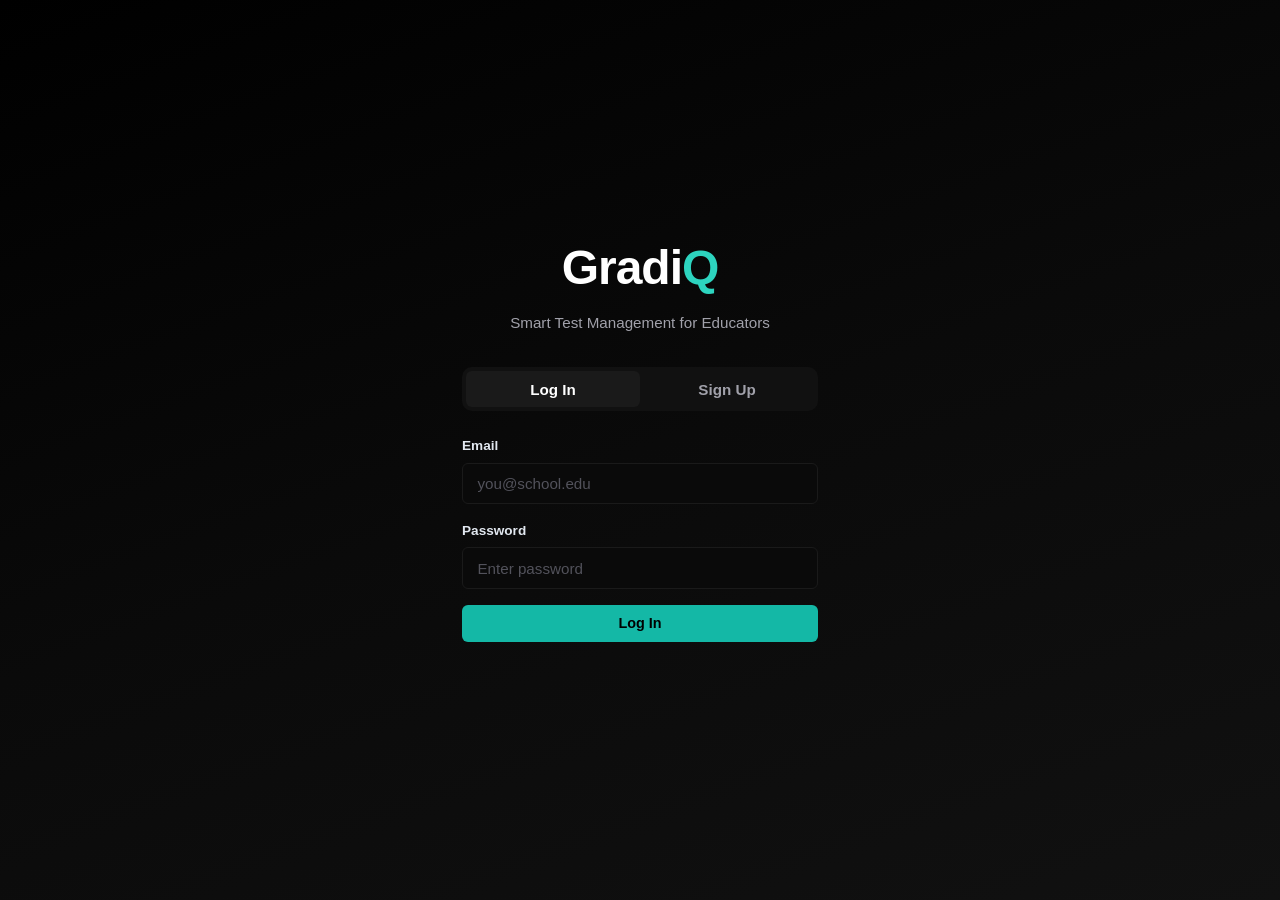
==== static/index.html @ ec12711f "Fix duplicate students, add clear results button" ====
<!DOCTYPE html>
<html lang="en">
<head>
    <meta charset="UTF-8">
    <meta name="viewport" content="width=device-width, initial-scale=1.0">
    <title>GradiQ — Smart Test Management</title>
    <link rel="stylesheet" href="/static/style.css">
</head>
<body>
    <!-- ───── Auth Screen ───── -->
    <div id="auth-screen" class="screen active">
        <div class="auth-container">
            <div class="logo">
                <h1>Gradi<span class="accent">Q</span></h1>
                <p class="tagline">Smart Test Management for Educators</p>
            </div>

            <div class="tab-bar">
                <button class="tab active" data-tab="login">Log In</button>
                <button class="tab" data-tab="register">Sign Up</button>
            </div>

            <form id="login-form" class="auth-form active">
                <div class="field">
                    <label for="login-email">Email</label>
                    <input type="email" id="login-email" required placeholder="you@school.edu">
                </div>
                <div class="field">
                    <label for="login-password">Password</label>
                    <input type="password" id="login-password" required placeholder="Enter password">
                </div>
                <button type="submit" class="btn primary full">Log In</button>
            </form>

            <form id="register-form" class="auth-form">
                <div class="field">
                    <label for="reg-name">Full Name</label>
                    <input type="text" id="reg-name" required placeholder="Jane Smith">
                </div>
                <div class="field">
                    <label for="reg-email">Email</label>
                    <input type="email" id="reg-email" required placeholder="you@school.edu">
                </div>
                <div class="field">
                    <label for="reg-password">Password</label>
                    <input type="password" id="reg-password" required minlength="6" placeholder="Min 6 characters">
                </div>
                <button type="submit" class="btn primary full">Create Account</button>
            </form>

            <p id="auth-error" class="error"></p>
        </div>
    </div>

    <!-- ───── Dashboard Screen ───── -->
    <div id="dashboard-screen" class="screen">
        <nav class="topbar">
            <h1 class="nav-logo">Gradi<span class="accent">Q</span></h1>
            <div class="nav-right">
                <span id="teacher-name"></span>
                <button id="logout-btn" class="btn outline small">Log Out</button>
            </div>
        </nav>

        <main class="container">
            <!-- Test List View -->
            <section id="test-list-view">
                <div class="section-header">
                    <h2>Your Tests</h2>
                    <button id="new-test-btn" class="btn primary">+ New Test</button>
                </div>
                <div id="tests-grid" class="tests-grid">
                    <p class="empty-state">No tests yet. Create your first test to get started!</p>
                </div>
            </section>

            <!-- Create Test View -->
            <section id="create-test-view" class="hidden">
                <button class="btn text back-btn" onclick="showView('test-list-view')">&larr; Back to Tests</button>
                <h2>Create New Test</h2>
                <form id="create-test-form" class="card form-card">
                    <div class="form-grid">
                        <div class="field">
                            <label for="test-name">Test Name</label>
                            <input type="text" id="test-name" required placeholder="e.g. Midterm Exam">
                        </div>
                        <div class="field">
                            <label for="test-subject">Subject</label>
                            <input type="text" id="test-subject" required placeholder="e.g. Biology">
                        </div>
                        <div class="field">
                            <label for="test-marks">Total Marks</label>
                            <input type="number" id="test-marks" required min="1" placeholder="100">
                        </div>
                        <div class="field">
                            <label for="test-questions">Number of Questions</label>
                            <input type="number" id="test-questions" required min="1" max="200" placeholder="25">
                        </div>
                    </div>
                    <button type="submit" class="btn primary">Create Test</button>
                </form>
            </section>

            <!-- Answer Key View -->
            <section id="answer-key-view" class="hidden">
                <button class="btn text back-btn" onclick="showView('test-list-view')">&larr; Back to Tests</button>
                <div class="section-header">
                    <div>
                        <h2 id="ak-test-name"></h2>
                        <p id="ak-test-meta" class="meta"></p>
                    </div>
                    <button id="save-key-btn" class="btn primary">Save Answer Key</button>
                </div>
                <div id="answer-key-grid" class="answer-key-grid"></div>
            </section>

            <!-- Test Detail View -->
            <section id="test-detail-view" class="hidden">
                <button class="btn text back-btn" onclick="showView('test-list-view')">&larr; Back to Tests</button>
                <div class="card detail-card">
                    <div class="detail-header">
                        <div>
                            <h2 id="detail-test-name"></h2>
                            <p id="detail-test-meta" class="meta"></p>
                        </div>
                        <div class="detail-actions">
                            <button id="grade-btn" class="btn primary small">Grade Students</button>
                            <button id="batch-grade-btn" class="btn primary small">Grade All Students</button>
                            <button id="edit-key-btn" class="btn outline small">Edit Answer Key</button>
                            <button id="clear-results-btn" class="btn danger small">Clear All Results</button>
                            <button id="delete-test-btn" class="btn danger small">Delete</button>
                        </div>
                    </div>
                    <h3>Answer Key</h3>
                    <div id="detail-answer-key" class="answer-key-display"></div>

                    <div class="results-section">
                        <div class="results-header">
                            <h3>Student Results</h3>
                            <span id="results-count" class="results-count"></span>
                        </div>
                        <div id="results-table-wrap"></div>
                    </div>
                </div>
            </section>

            <!-- Grade Student View -->
            <section id="grade-view" class="hidden">
                <button class="btn text back-btn" id="grade-back-btn">&larr; Back to Test</button>
                <h2>Grade Student</h2>
                <p id="grade-test-info" class="meta" style="margin-bottom:1.25rem"></p>

                <form id="grade-form" class="card form-card">
                    <div class="field">
                        <label for="student-name">Student Name</label>
                        <input type="text" id="student-name" required placeholder="e.g. John Doe">
                    </div>
                    <div class="field">
                        <label>Answer Sheet Photo</label>
                        <div class="upload-area" id="upload-area">
                            <input type="file" id="answer-sheet-input" accept="image/*" required>
                            <div class="upload-placeholder" id="upload-placeholder">
                                <span class="upload-icon">&#x1f4f7;</span>
                                <span>Click or drag an image here</span>
                                <span class="upload-hint">JPEG, PNG, WebP, or GIF &middot; Max 20 MB</span>
                            </div>
                            <img id="upload-preview" class="upload-preview hidden" alt="Preview">
                        </div>
                    </div>
                    <button type="submit" id="grade-submit-btn" class="btn primary full">
                        Upload &amp; Grade
                    </button>
                </form>

                <!-- Grading result -->
                <div id="grade-result" class="card grade-result-card hidden">
                    <h3>Grading Result</h3>
                    <div class="result-summary">
                        <div class="result-stat">
                            <span class="stat-label">Student</span>
                            <span class="stat-value" id="res-student"></span>
                        </div>
                        <div class="result-stat">
                            <span class="stat-label">Score</span>
                            <span class="stat-value" id="res-score"></span>
                        </div>
                        <div class="result-stat">
                            <span class="stat-label">Percentage</span>
                            <span class="stat-value" id="res-pct"></span>
                        </div>
                        <div class="result-stat">
                            <span class="stat-label">Grade</span>
                            <span class="stat-value grade-badge" id="res-grade"></span>
                        </div>
                    </div>
                    <h4>Answer Comparison</h4>
                    <div class="comparison-grid" id="comparison-grid"></div>
                    <div class="result-actions">
                        <button class="btn primary" id="grade-another-btn">Grade Another Student</button>
                        <button class="btn outline" id="back-to-test-btn">Back to Test</button>
                        <button class="btn outline" id="res-pdf-btn">Download PDF</button>
                        <button class="btn outline wa-share-btn" id="res-wa-btn">Share on WhatsApp</button>
                    </div>
                </div>
            </section>

            <!-- Batch Grade View -->
            <section id="batch-grade-view" class="hidden">
                <button class="btn text back-btn" id="batch-back-btn">&larr; Back to Test</button>
                <h2>Batch Grade Students</h2>
                <p id="batch-test-info" class="meta" style="margin-bottom:1.25rem"></p>

                <div id="batch-upload-step" class="card form-card">
                    <div class="field">
                        <label>Upload Answer Sheets</label>
                        <div class="upload-area" id="batch-upload-area">
                            <input type="file" id="batch-file-input" accept="image/*" multiple="multiple">
                            <div class="upload-placeholder" id="batch-upload-placeholder">
                                <span class="upload-icon">&#x1f4f7;</span>
                                <span>Click or drag multiple images here</span>
                                <span class="upload-hint">JPEG, PNG, WebP, or GIF &middot; Max 20 MB each</span>
                            </div>
                        </div>
                        <input type="file" id="batch-camera-input" accept="image/*" capture="environment" class="hidden">
                        <button type="button" id="batch-camera-btn" class="btn outline full batch-camera-btn">
                            &#x1f4f8; Use Camera
                        </button>
                    </div>
                    <div id="batch-file-list" class="batch-file-list hidden"></div>
                    <button type="button" id="batch-grade-all-btn" class="btn primary full hidden">
                        Grade All
                    </button>
                </div>

                <div id="batch-progress-step" class="card form-card hidden">
                    <h3>Grading in Progress</h3>
                    <div class="batch-progress">
                        <div class="progress-bar-wrap">
                            <div class="progress-bar" id="batch-progress-bar"></div>
                        </div>
                        <p id="batch-progress-text" class="batch-progress-text">Preparing...</p>
                    </div>
                </div>

                <div id="batch-complete-step" class="card form-card hidden">
                    <h3>Batch Grading Complete</h3>
                    <div class="batch-summary">
                        <div class="result-stat">
                            <span class="stat-label">Total</span>
                            <span class="stat-value" id="batch-total">0</span>
                        </div>
                        <div class="result-stat">
                            <span class="stat-label">Graded</span>
                            <span class="stat-value batch-success" id="batch-success">0</span>
                        </div>
                        <div class="result-stat">
                            <span class="stat-label">Failed</span>
                            <span class="stat-value batch-failed" id="batch-failed">0</span>
                        </div>
                    </div>
                    <div id="batch-failures" class="batch-failures hidden"></div>
                    <div class="result-actions" style="margin-top:1.25rem">
                        <button class="btn primary" id="batch-view-results-btn">View Results</button>
                    </div>
                </div>
            </section>
        </main>
    </div>

    <!-- Toast -->
    <div id="toast" class="toast"></div>

    <script src="/static/app.js"></script>
</body>
</html>
---- static/style.css ----
/* ── Reset & Base ──────────────────────────────────────────────── */
*, *::before, *::after { box-sizing: border-box; margin: 0; padding: 0; }

:root {
    --navy-900: #000000;
    --navy-800: #0a0a0a;
    --navy-700: #111111;
    --navy-600: #1a1a1a;
    --navy-500: #2a2a2a;
    --teal-500: #14b8a6;
    --teal-400: #2dd4bf;
    --teal-300: #5eead4;
    --teal-600: #0d9488;
    --white: #ffffff;
    --gray-300: #e2e8f0;
    --gray-400: #a1a1aa;
    --gray-500: #52525b;
    --red-400: #f87171;
    --red-500: #ef4444;
    --radius: 10px;
    --radius-sm: 6px;
    --shadow: 0 4px 24px rgba(0,0,0,.6);
}

body {
    font-family: -apple-system, BlinkMacSystemFont, 'Segoe UI', Roboto, sans-serif;
    background: var(--navy-900);
    color: var(--white);
    min-height: 100vh;
    line-height: 1.6;
}

a { color: var(--teal-400); }

/* ── Screens ──────────────────────────────────────────────────── */
.screen { display: none; }
.screen.active { display: block; }

/* ── Auth ─────────────────────────────────────────────────────── */
#auth-screen {
    display: none;
    place-items: center;
    min-height: 100vh;
    background: linear-gradient(160deg, var(--navy-900) 0%, var(--navy-800) 50%, var(--navy-700) 100%);
}
#auth-screen.active { display: grid; }

.auth-container {
    width: 100%;
    max-width: 420px;
    padding: 2rem;
}

.logo { text-align: center; margin-bottom: 2rem; }
.logo h1 { font-size: 3rem; font-weight: 800; letter-spacing: -1px; }
.accent { color: var(--teal-400); }
.tagline { color: var(--gray-400); margin-top: .25rem; font-size: .95rem; }

.tab-bar {
    display: flex;
    background: var(--navy-700);
    border-radius: var(--radius);
    padding: 4px;
    margin-bottom: 1.5rem;
}
.tab {
    flex: 1;
    padding: .6rem;
    border: none;
    background: none;
    color: var(--gray-400);
    font-size: .95rem;
    font-weight: 600;
    cursor: pointer;
    border-radius: var(--radius-sm);
    transition: all .2s;
}
.tab.active {
    background: var(--navy-600);
    color: var(--white);
}

.auth-form { display: none; }
.auth-form.active { display: block; }

.field { margin-bottom: 1rem; }
.field label {
    display: block;
    font-size: .85rem;
    font-weight: 600;
    color: var(--gray-300);
    margin-bottom: .35rem;
}
.field input, .field select {
    width: 100%;
    padding: .7rem .9rem;
    border: 1.5px solid var(--navy-600);
    border-radius: var(--radius-sm);
    background: var(--navy-800);
    color: var(--white);
    font-size: .95rem;
    transition: border-color .2s;
}
.field input:focus, .field select:focus {
    outline: none;
    border-color: var(--teal-500);
}
.field input::placeholder { color: var(--gray-500); }

.error {
    color: var(--red-400);
    font-size: .85rem;
    margin-top: .75rem;
    text-align: center;
    min-height: 1.2em;
}

/* ── Buttons ──────────────────────────────────────────────────── */
.btn {
    display: inline-flex;
    align-items: center;
    gap: .4rem;
    padding: .65rem 1.3rem;
    border: none;
    border-radius: var(--radius-sm);
    font-size: .9rem;
    font-weight: 600;
    cursor: pointer;
    transition: all .2s;
}
.btn.primary {
    background: var(--teal-500);
    color: var(--navy-900);
}
.btn.primary:hover { background: var(--teal-400); }
.btn.outline {
    background: none;
    border: 1.5px solid var(--navy-500);
    color: var(--gray-300);
}
.btn.outline:hover { border-color: var(--gray-400); color: var(--white); }
.btn.danger { background: var(--red-500); color: var(--white); }
.btn.danger:hover { background: var(--red-400); }
.btn.text {
    background: none;
    color: var(--teal-400);
    padding: .4rem 0;
}
.btn.text:hover { color: var(--teal-300); }
.btn.full { width: 100%; justify-content: center; }
.btn.small { padding: .45rem .9rem; font-size: .8rem; }

/* ── Topbar ───────────────────────────────────────────────────── */
.topbar {
    display: flex;
    align-items: center;
    justify-content: space-between;
    padding: .8rem 2rem;
    background: var(--navy-800);
    border-bottom: 1px solid var(--navy-600);
    position: sticky;
    top: 0;
    z-index: 10;
}
.nav-logo { font-size: 1.4rem; font-weight: 800; }
.nav-right { display: flex; align-items: center; gap: 1rem; }
#teacher-name { color: var(--gray-300); font-size: .9rem; }

/* ── Container & Cards ────────────────────────────────────────── */
.container { max-width: 960px; margin: 0 auto; padding: 2rem; }

.card {
    background: var(--navy-800);
    border: 1px solid var(--navy-600);
    border-radius: var(--radius);
    padding: 1.5rem;
}

.section-header {
    display: flex;
    justify-content: space-between;
    align-items: center;
    margin-bottom: 1.5rem;
}

/* ── Tests Grid ───────────────────────────────────────────────── */
.tests-grid {
    display: grid;
    grid-template-columns: repeat(auto-fill, minmax(280px, 1fr));
    gap: 1rem;
}

.test-card {
    background: var(--navy-800);
    border: 1px solid var(--navy-600);
    border-radius: var(--radius);
    padding: 1.25rem;
    cursor: pointer;
    transition: all .2s;
}
.test-card:hover {
    border-color: var(--teal-500);
    transform: translateY(-2px);
    box-shadow: var(--shadow);
}
.test-card h3 {
    font-size: 1.05rem;
    margin-bottom: .35rem;
}
.test-card .subject-badge {
    display: inline-block;
    background: var(--navy-600);
    color: var(--teal-300);
    padding: .15rem .55rem;
    border-radius: 100px;
    font-size: .75rem;
    font-weight: 600;
    margin-bottom: .6rem;
}
.test-card .card-stats {
    display: flex;
    gap: 1.2rem;
    font-size: .8rem;
    color: var(--gray-400);
}
.test-card .card-stats span { display: flex; align-items: center; gap: .3rem; }
.key-status {
    font-size: .75rem;
    margin-top: .6rem;
    padding-top: .6rem;
    border-top: 1px solid var(--navy-600);
}
.key-status.complete { color: var(--teal-400); }
.key-status.pending { color: var(--gray-500); }

.empty-state {
    grid-column: 1 / -1;
    text-align: center;
    color: var(--gray-500);
    padding: 3rem 1rem;
    font-size: .95rem;
}

/* ── Form Card ────────────────────────────────────────────────── */
.form-card { margin-top: 1rem; }
.form-grid {
    display: grid;
    grid-template-columns: 1fr 1fr;
    gap: 1rem;
    margin-bottom: 1.5rem;
}

/* ── Answer Key Grid ──────────────────────────────────────────── */
.answer-key-grid {
    display: grid;
    grid-template-columns: repeat(auto-fill, minmax(120px, 1fr));
    gap: .75rem;
    margin-top: 1rem;
}

.ak-item {
    background: var(--navy-800);
    border: 1px solid var(--navy-600);
    border-radius: var(--radius-sm);
    padding: .6rem .75rem;
    display: flex;
    align-items: center;
    gap: .6rem;
}
.ak-item .q-num {
    font-size: .75rem;
    font-weight: 700;
    color: var(--gray-400);
    min-width: 28px;
}
.ak-item select {
    flex: 1;
    padding: .35rem .5rem;
    border: 1.5px solid var(--navy-600);
    border-radius: 4px;
    background: var(--navy-700);
    color: var(--white);
    font-size: .85rem;
    font-weight: 600;
    cursor: pointer;
}
.ak-item select:focus {
    outline: none;
    border-color: var(--teal-500);
}

/* ── Detail View ──────────────────────────────────────────────── */
.detail-card { margin-top: 1rem; }
.detail-header {
    display: flex;
    justify-content: space-between;
    align-items: flex-start;
    margin-bottom: 1.5rem;
    padding-bottom: 1rem;
    border-bottom: 1px solid var(--navy-600);
}
.detail-actions { display: flex; gap: .5rem; }

.meta { color: var(--gray-400); font-size: .85rem; margin-top: .25rem; }

.answer-key-display {
    display: grid;
    grid-template-columns: repeat(auto-fill, minmax(80px, 1fr));
    gap: .5rem;
    margin-top: .75rem;
}
.ak-pill {
    display: flex;
    align-items: center;
    justify-content: space-between;
    background: var(--navy-700);
    border-radius: var(--radius-sm);
    padding: .4rem .65rem;
    font-size: .8rem;
}
.ak-pill .q { color: var(--gray-400); }
.ak-pill .a { color: var(--teal-400); font-weight: 700; }

.no-key-msg {
    color: var(--gray-500);
    font-size: .9rem;
    padding: 1.5rem 0;
}

/* ── Upload Area ──────────────────────────────────────────────── */
.upload-area {
    position: relative;
    border: 2px dashed var(--navy-500);
    border-radius: var(--radius);
    padding: 2rem;
    text-align: center;
    cursor: pointer;
    transition: border-color .2s;
}
.upload-area:hover, .upload-area.dragover {
    border-color: var(--teal-500);
}
.upload-area input[type="file"] {
    position: absolute;
    inset: 0;
    opacity: 0;
    cursor: pointer;
}
.upload-placeholder {
    display: flex;
    flex-direction: column;
    align-items: center;
    gap: .4rem;
    color: var(--gray-400);
    font-size: .9rem;
}
.upload-icon { font-size: 2rem; }
.upload-hint { font-size: .75rem; color: var(--gray-500); }
.upload-preview {
    max-width: 100%;
    max-height: 240px;
    border-radius: var(--radius-sm);
    object-fit: contain;
}

/* ── Grading Result Card ─────────────────────────────────────── */
.grade-result-card { margin-top: 1.25rem; }
.result-summary {
    display: grid;
    grid-template-columns: repeat(auto-fit, minmax(140px, 1fr));
    gap: .75rem;
    margin: 1rem 0 1.5rem;
}
.result-stat {
    background: var(--navy-700);
    border-radius: var(--radius-sm);
    padding: .75rem 1rem;
    text-align: center;
}
.stat-label {
    display: block;
    font-size: .7rem;
    font-weight: 600;
    color: var(--gray-400);
    text-transform: uppercase;
    letter-spacing: .5px;
    margin-bottom: .25rem;
}
.stat-value {
    display: block;
    font-size: 1.3rem;
    font-weight: 700;
    color: var(--white);
}
.grade-badge { color: var(--teal-400) !important; }

.comparison-grid {
    display: grid;
    grid-template-columns: repeat(auto-fill, minmax(110px, 1fr));
    gap: .5rem;
    margin: .75rem 0 1.25rem;
}
.cmp-item {
    display: flex;
    align-items: center;
    justify-content: space-between;
    padding: .4rem .65rem;
    border-radius: var(--radius-sm);
    font-size: .8rem;
    border: 1px solid var(--navy-600);
}
.cmp-item.correct { background: rgba(20,184,166,.1); border-color: rgba(20,184,166,.3); }
.cmp-item.wrong   { background: rgba(239,68,68,.08); border-color: rgba(239,68,68,.25); }
.cmp-item .cmp-q  { color: var(--gray-400); font-weight: 600; }
.cmp-item .cmp-a  { font-weight: 700; }
.cmp-item.correct .cmp-a { color: var(--teal-400); }
.cmp-item.wrong .cmp-a   { color: var(--red-400); }

.result-actions {
    display: flex;
    gap: .75rem;
    margin-top: .5rem;
    flex-wrap: wrap;
}
.wa-share-btn { color: #25d366 !important; border-color: rgba(37,211,102,.4) !important; }
.wa-share-btn:hover { background: rgba(37,211,102,.1) !important; }

/* ── Results Table ───────────────────────────────────────────── */
.results-section {
    margin-top: 2rem;
    padding-top: 1.5rem;
    border-top: 1px solid var(--navy-600);
}
.results-header {
    display: flex;
    align-items: center;
    gap: .75rem;
    margin-bottom: 1rem;
}
.results-count {
    font-size: .75rem;
    color: var(--gray-500);
}
.results-table {
    width: 100%;
    border-collapse: collapse;
    font-size: .85rem;
}
.results-table th {
    text-align: left;
    padding: .6rem .75rem;
    color: var(--gray-400);
    font-weight: 600;
    font-size: .75rem;
    text-transform: uppercase;
    letter-spacing: .5px;
    border-bottom: 1px solid var(--navy-600);
}
.results-table td {
    padding: .65rem .75rem;
    border-bottom: 1px solid var(--navy-600);
    color: var(--gray-300);
}
.results-table tr:last-child td { border-bottom: none; }
.results-table tr:hover td { background: var(--navy-700); }
.results-table .grade-cell { color: var(--teal-400); font-weight: 700; }
.results-table .score-cell {
    color: var(--white);
    font-weight: 600;
    white-space: nowrap;
}
.results-table .score-cell > span,
.results-table .score-cell > button,
.results-table .score-cell > .score-edit {
    display: inline-flex;
    align-items: center;
    vertical-align: middle;
}
.score-display { margin-right: .35rem; min-width: 5.5ch; text-align: right; }
.edit-score-btn {
    background: none;
    border: 1px solid rgba(20,184,166,.35);
    color: var(--teal-500);
    cursor: pointer;
    font-size: .7rem;
    font-weight: 600;
    padding: .2rem .5rem;
    border-radius: 4px;
    transition: all .15s;
}
.edit-score-btn:hover { color: var(--teal-300); border-color: var(--teal-500); background: rgba(20,184,166,.12); }
.score-edit {
    display: inline-flex;
    align-items: center;
    gap: .3rem;
}
.score-input {
    width: 60px;
    padding: .25rem .4rem;
    border: 1.5px solid var(--teal-500);
    border-radius: 4px;
    background: var(--navy-700);
    color: var(--white);
    font-size: .85rem;
    font-weight: 600;
    text-align: center;
    -moz-appearance: textfield;
}
.score-input::-webkit-outer-spin-button,
.score-input::-webkit-inner-spin-button { -webkit-appearance: none; margin: 0; }
.score-input:focus { outline: none; border-color: var(--teal-400); }
.score-max { color: var(--gray-400); font-size: .8rem; font-weight: 600; }
.save-score-btn, .cancel-score-btn {
    background: none;
    border: none;
    cursor: pointer;
    font-size: .85rem;
    padding: .15rem .35rem;
    border-radius: 3px;
    transition: all .15s;
    line-height: 1;
}
.save-score-btn { color: var(--teal-400); }
.save-score-btn:hover { background: rgba(20,184,166,.15); }
.cancel-score-btn { color: var(--gray-500); }
.cancel-score-btn:hover { color: var(--red-400); background: rgba(239,68,68,.1); }
.results-table .del-btn {
    background: none;
    border: none;
    color: var(--gray-500);
    cursor: pointer;
    font-size: .8rem;
    padding: .2rem .4rem;
    border-radius: 4px;
    transition: all .15s;
}
.results-table .del-btn:hover { color: var(--red-400); background: rgba(239,68,68,.1); }

.actions-cell {
    white-space: nowrap;
    display: flex;
    align-items: center;
    gap: .25rem;
}
.action-btn {
    background: none;
    border: 1px solid var(--navy-500);
    color: var(--gray-400);
    cursor: pointer;
    font-size: .7rem;
    font-weight: 600;
    padding: .2rem .5rem;
    border-radius: 4px;
    transition: all .15s;
}
.action-btn.pdf-btn:hover {
    color: var(--teal-400);
    border-color: var(--teal-500);
    background: rgba(20,184,166,.08);
}
.action-btn.wa-btn {
    color: #25d366;
    border-color: rgba(37,211,102,.3);
}
.action-btn.wa-btn:hover {
    background: rgba(37,211,102,.1);
    border-color: #25d366;
}

/* ── Results Summary ─────────────────────────────────────────── */
.results-summary {
    display: grid;
    grid-template-columns: repeat(4, 1fr);
    gap: .75rem;
    margin-bottom: 1.25rem;
}
.summary-stat {
    background: var(--navy-700);
    border: 1px solid var(--navy-600);
    border-radius: var(--radius-sm);
    padding: .85rem 1rem;
    text-align: center;
}
.summary-stat.highlight-good { border-color: rgba(20,184,166,.35); }
.summary-stat.highlight-low  { border-color: rgba(239,68,68,.25); }
.summary-value {
    display: block;
    font-size: 1.5rem;
    font-weight: 800;
    color: var(--white);
    line-height: 1.2;
}
.summary-stat.highlight-good .summary-value { color: var(--teal-400); }
.summary-stat.highlight-low  .summary-value { color: var(--red-400); }
.summary-label {
    display: block;
    font-size: .7rem;
    font-weight: 600;
    color: var(--gray-400);
    text-transform: uppercase;
    letter-spacing: .5px;
    margin-top: .3rem;
}

/* ── Rank & Grade Pills ─────────────────────────────────────── */
.results-table .rank-cell {
    color: var(--gray-500);
    font-weight: 700;
    font-size: .75rem;
    width: 2rem;
}
.grade-pill {
    display: inline-block;
    padding: .15rem .55rem;
    border-radius: 100px;
    font-size: .75rem;
    font-weight: 700;
    letter-spacing: .3px;
}
.grade-pill.grade-a { background: rgba(20,184,166,.15); color: var(--teal-400); }
.grade-pill.grade-b { background: rgba(45,212,191,.1);  color: var(--teal-300); }
.grade-pill.grade-c { background: rgba(161,161,170,.12); color: var(--gray-300); }
.grade-pill.grade-d { background: rgba(248,113,113,.1);  color: #fbbf24; }
.grade-pill.grade-f { background: rgba(239,68,68,.12);   color: var(--red-400); }

.no-results-msg {
    color: var(--gray-500);
    font-size: .85rem;
    padding: .75rem 0;
}

/* ── Spinner overlay ─────────────────────────────────────────── */
.btn.loading {
    pointer-events: none;
    opacity: .7;
}

/* ── Batch Grading ──────────────────────────────────────────── */
.batch-file-list { margin: 1rem 0; }
.batch-file-count { color: var(--gray-400); font-size: .85rem; margin-bottom: .75rem; }
.batch-file-item {
    display: flex;
    align-items: center;
    gap: 1rem;
    padding: .6rem 0;
    border-bottom: 1px solid var(--navy-600);
}
.batch-thumb {
    width: 56px;
    height: 56px;
    object-fit: cover;
    border-radius: var(--radius-sm);
    border: 1px solid var(--navy-600);
    flex-shrink: 0;
}
.batch-name-input {
    flex: 1;
    padding: .55rem .75rem;
    border: 1.5px solid var(--navy-600);
    border-radius: var(--radius-sm);
    background: var(--navy-800);
    color: var(--white);
    font-size: .9rem;
}
.batch-name-input:focus { outline: none; border-color: var(--teal-500); }
.batch-name-input::placeholder { color: var(--gray-500); }
.batch-camera-btn { margin-top: .75rem; gap: .5rem; }

/* ── Progress Bar ──────────────────────────────────────────── */
.batch-progress { margin: 1.25rem 0; }
.progress-bar-wrap {
    width: 100%;
    height: 8px;
    background: var(--navy-600);
    border-radius: 4px;
    overflow: hidden;
    margin-bottom: .75rem;
}
.progress-bar {
    height: 100%;
    background: var(--teal-500);
    border-radius: 4px;
    width: 0%;
    transition: width .3s;
}
.batch-progress-text { color: var(--gray-300); font-size: .9rem; text-align: center; }

/* ── Batch Summary ─────────────────────────────────────────── */
.batch-summary {
    display: grid;
    grid-template-columns: repeat(3, 1fr);
    gap: .75rem;
    margin: 1rem 0;
}
.batch-success { color: var(--teal-400) !important; }
.batch-failed { color: var(--red-400) !important; }
.batch-failures {
    margin-top: 1rem;
    padding: .75rem;
    background: rgba(239,68,68,.08);
    border: 1px solid rgba(239,68,68,.25);
    border-radius: var(--radius-sm);
}
.batch-failures h4 { color: var(--red-400); font-size: .85rem; margin-bottom: .5rem; }
.batch-failure-item { color: var(--gray-300); font-size: .8rem; padding: .25rem 0; }

/* ── Child Code ────────────────────────────────────────────── */
.child-code {
    font-family: 'SF Mono', 'Menlo', 'Consolas', monospace;
    font-size: .8rem;
    font-weight: 600;
    color: var(--teal-300);
    letter-spacing: .5px;
}
.no-code { color: var(--gray-500); }
.code-cell { white-space: nowrap; }
.copy-code-btn {
    background: none;
    border: 1px solid rgba(20,184,166,.35);
    color: var(--teal-500);
    cursor: pointer;
    font-size: .6rem;
    font-weight: 600;
    padding: .1rem .35rem;
    border-radius: 3px;
    margin-left: .35rem;
    transition: all .15s;
    text-transform: uppercase;
    letter-spacing: .3px;
}
.copy-code-btn:hover {
    background: rgba(20,184,166,.12);
    border-color: var(--teal-500);
    color: var(--teal-300);
}

.hidden { display: none !important; }

/* ── Toast ────────────────────────────────────────────────────── */
.toast {
    position: fixed;
    bottom: 2rem;
    left: 50%;
    transform: translateX(-50%) translateY(100px);
    background: var(--navy-700);
    border: 1px solid var(--teal-500);
    color: var(--white);
    padding: .7rem 1.4rem;
    border-radius: var(--radius);
    font-size: .9rem;
    font-weight: 500;
    opacity: 0;
    transition: all .3s ease;
    z-index: 100;
    pointer-events: none;
}
.toast.show {
    opacity: 1;
    transform: translateX(-50%) translateY(0);
}
.toast.error {
    border-color: var(--red-500);
}

/* ── Back Button ──────────────────────────────────────────────── */
.back-btn { margin-bottom: 1rem; }

/* ── Table Scroll Container ──────────────────────────────────── */
.table-scroll {
    overflow-x: auto;
    -webkit-overflow-scrolling: touch;
}

/* ── Responsive ───────────────────────────────────────────────── */
@media (max-width: 600px) {
    /* Topbar */
    .topbar { padding: .6rem .75rem; }
    .nav-logo { font-size: 1.15rem; }
    #teacher-name { display: none; }
    .nav-right { gap: .5rem; }

    /* Container */
    .container { padding: 1rem .75rem; }

    /* Section headers */
    .section-header { flex-direction: column; gap: .75rem; align-items: flex-start; }
    .section-header .btn { width: 100%; justify-content: center; }

    /* Test cards — single column */
    .tests-grid { grid-template-columns: 1fr; }

    /* Form grid */
    .form-grid { grid-template-columns: 1fr; }
    .form-card { padding: 1rem; }

    /* Answer key editor grid */
    .answer-key-grid { grid-template-columns: repeat(auto-fill, minmax(90px, 1fr)); gap: .5rem; }
    .ak-item { padding: .45rem .55rem; gap: .4rem; }
    .ak-item .q-num { min-width: 24px; font-size: .7rem; }
    .ak-item select { font-size: .8rem; padding: .3rem .35rem; }

    /* Answer key display pills */
    .answer-key-display { grid-template-columns: repeat(auto-fill, minmax(65px, 1fr)); gap: .4rem; }
    .ak-pill { padding: .3rem .5rem; font-size: .75rem; }

    /* Detail view */
    .detail-card { padding: 1rem; }
    .detail-header { flex-direction: column; gap: .75rem; }
    .detail-header h2 { font-size: 1.15rem; }
    .detail-actions { width: 100%; flex-wrap: wrap; }
    .detail-actions .btn { flex: 1; justify-content: center; min-width: 0; }

    /* Results summary */
    .results-summary { grid-template-columns: repeat(2, 1fr); gap: .5rem; }
    .summary-stat { padding: .65rem .5rem; }
    .summary-value { font-size: 1.2rem; }
    .summary-label { font-size: .6rem; }

    /* Results table — horizontal scroll */
    .results-table { min-width: 680px; }

    /* Batch grading */
    .batch-file-item { gap: .5rem; }
    .batch-thumb { width: 40px; height: 40px; }
    .batch-name-input { font-size: .85rem; padding: .45rem .6rem; }

    /* Upload area */
    .upload-area { padding: 1.25rem; }
    .upload-icon { font-size: 1.5rem; }
    .upload-placeholder { font-size: .8rem; }

    /* Grade result card */
    .grade-result-card { padding: 1rem; }
    .result-summary { grid-template-columns: repeat(2, 1fr); gap: .5rem; margin: .75rem 0 1rem; }
    .result-stat { padding: .6rem .5rem; }
    .stat-value { font-size: 1.1rem; }

    /* Comparison grid */
    .comparison-grid { grid-template-columns: repeat(auto-fill, minmax(90px, 1fr)); gap: .4rem; }
    .cmp-item { padding: .35rem .5rem; font-size: .75rem; }

    /* Result action buttons */
    .result-actions { gap: .5rem; }
    .result-actions .btn { flex: 1 1 calc(50% - .25rem); justify-content: center; font-size: .8rem; padding: .55rem .5rem; }

    /* Card base */
    .card { padding: 1rem; }

    /* Auth */
    .auth-container { padding: 1.25rem; }
    .logo h1 { font-size: 2.4rem; }
    .tagline { font-size: .85rem; }

    /* Toast */
    .toast { font-size: .8rem; padding: .6rem 1rem; bottom: 1rem; max-width: calc(100vw - 2rem); }
}
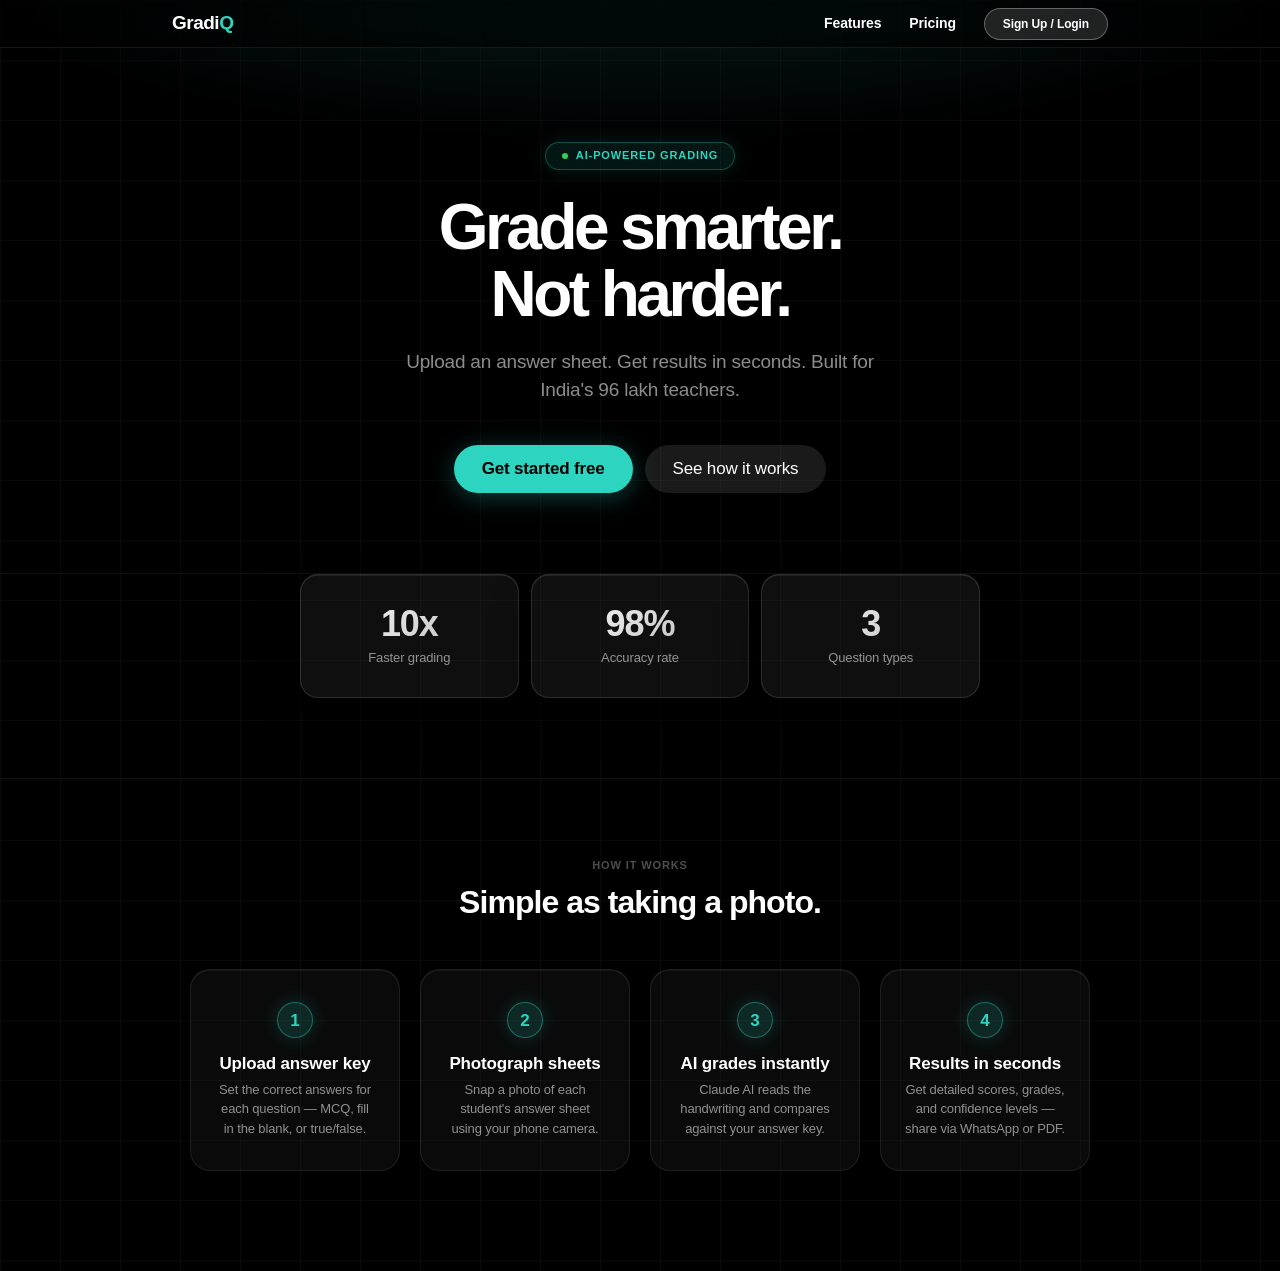
==== commit f57d49c9: "Apple UI landing page, dark modal, clear autofill" ====
--- a/static/index.html
+++ b/static/index.html
@@ -7,13 +7,75 @@
     <link rel="stylesheet" href="/static/style.css">
 </head>
 <body>
-    <!-- ───── Auth Screen ───── -->
+    <!-- ───── Landing Page ───── -->
     <div id="auth-screen" class="screen active">
-        <div class="auth-container">
-            <div class="logo">
-                <h1>Gradi<span class="accent">Q</span></h1>
-                <p class="tagline">Smart Test Management for Educators</p>
-            </div>
+        <nav class="landing-nav">
+            <div class="landing-nav-inner">
+                <a class="landing-logo">Gradi<span class="accent">Q</span></a>
+                <div class="landing-nav-links">
+                    <a href="#how-it-works">Features</a>
+                    <a href="#how-it-works">Pricing</a>
+                    <button class="nav-signin-btn" id="open-auth-btn">Sign Up / Login</button>
+                </div>
+            </div>
+        </nav>
+
+        <section class="hero">
+            <div class="hero-inner">
+                <div class="hero-eyebrow anim-fade-up anim-d1">
+                    <span class="pulse-dot"></span>
+                    AI-Powered Grading
+                </div>
+                <h1 class="hero-title anim-fade-up anim-d2">Grade smarter.<br>Not harder.</h1>
+                <p class="hero-sub anim-fade-up anim-d3">Upload an answer sheet. Get results in seconds. Built for India's 96 lakh teachers.</p>
+                <div class="hero-ctas anim-fade-up anim-d4">
+                    <button class="btn-hero-primary" id="get-started-btn">Get started free</button>
+                    <button class="btn-hero-secondary" onclick="document.getElementById('how-it-works').scrollIntoView({behavior:'smooth'})">See how it works</button>
+                </div>
+            </div>
+        </section>
+
+        <section class="stats-section">
+            <div class="stats-grid">
+                <div class="stat-card anim-fade-up anim-d5"><span class="stat-num">10x</span><span class="stat-lbl">Faster grading</span></div>
+                <div class="stat-card anim-fade-up anim-d6"><span class="stat-num">98%</span><span class="stat-lbl">Accuracy rate</span></div>
+                <div class="stat-card anim-fade-up anim-d7"><span class="stat-num">3</span><span class="stat-lbl">Question types</span></div>
+            </div>
+        </section>
+
+        <section class="how-section" id="how-it-works">
+            <span class="section-label">HOW IT WORKS</span>
+            <h2 class="section-title">Simple as taking a photo.</h2>
+            <div class="steps-grid">
+                <div class="step-card">
+                    <div class="step-num">1</div>
+                    <h3 class="step-title-text">Upload answer key</h3>
+                    <p class="step-desc">Set the correct answers for each question &mdash; MCQ, fill in the blank, or true/false.</p>
+                </div>
+                <div class="step-card">
+                    <div class="step-num">2</div>
+                    <h3 class="step-title-text">Photograph sheets</h3>
+                    <p class="step-desc">Snap a photo of each student's answer sheet using your phone camera.</p>
+                </div>
+                <div class="step-card">
+                    <div class="step-num">3</div>
+                    <h3 class="step-title-text">AI grades instantly</h3>
+                    <p class="step-desc">Claude AI reads the handwriting and compares against your answer key.</p>
+                </div>
+                <div class="step-card">
+                    <div class="step-num">4</div>
+                    <h3 class="step-title-text">Results in seconds</h3>
+                    <p class="step-desc">Get detailed scores, grades, and confidence levels &mdash; share via WhatsApp or PDF.</p>
+                </div>
+            </div>
+        </section>
+    </div>
+
+    <!-- ───── Auth Modal ───── -->
+    <div id="auth-modal" class="modal-overlay hidden" autocomplete="off">
+        <div class="modal-card">
+            <button class="modal-close" id="close-auth-btn">&times;</button>
+            <h2 class="modal-logo">Gradi<span class="accent">Q</span></h2>
 
             <div class="tab-bar">
                 <button class="tab active" data-tab="login">Log In</button>
@@ -23,11 +85,11 @@
             <form id="login-form" class="auth-form active">
                 <div class="field">
                     <label for="login-email">Email</label>
-                    <input type="email" id="login-email" required placeholder="you@school.edu">
+                    <input type="email" id="login-email" required placeholder="you@school.edu" autocomplete="off" readonly onfocus="this.removeAttribute('readonly')">
                 </div>
                 <div class="field">
                     <label for="login-password">Password</label>
-                    <input type="password" id="login-password" required placeholder="Enter password">
+                    <input type="password" id="login-password" required placeholder="Enter password" autocomplete="new-password">
                 </div>
                 <button type="submit" class="btn primary full">Log In</button>
             </form>
@@ -35,15 +97,15 @@
             <form id="register-form" class="auth-form">
                 <div class="field">
                     <label for="reg-name">Full Name</label>
-                    <input type="text" id="reg-name" required placeholder="Jane Smith">
+                    <input type="text" id="reg-name" required placeholder="Jane Smith" autocomplete="off">
                 </div>
                 <div class="field">
                     <label for="reg-email">Email</label>
-                    <input type="email" id="reg-email" required placeholder="you@school.edu">
+                    <input type="email" id="reg-email" required placeholder="you@school.edu" autocomplete="off" readonly onfocus="this.removeAttribute('readonly')">
                 </div>
                 <div class="field">
                     <label for="reg-password">Password</label>
-                    <input type="password" id="reg-password" required minlength="6" placeholder="Min 6 characters">
+                    <input type="password" id="reg-password" required minlength="6" placeholder="Min 6 characters" autocomplete="new-password">
                 </div>
                 <button type="submit" class="btn primary full">Create Account</button>
             </form>
@@ -195,6 +257,14 @@
                     </div>
                     <h4>Answer Comparison</h4>
                     <div class="comparison-grid" id="comparison-grid"></div>
+                    <div id="annotation-section" class="annotation-section hidden">
+                        <button type="button" class="btn outline full annotation-toggle" id="annotation-toggle">Show Answer Sheet</button>
+                        <div id="annotation-wrap" class="annotation-wrap hidden">
+                            <div class="annotation-container" id="annotation-container">
+                                <img id="annotation-img" class="annotation-img" alt="Answer sheet">
+                            </div>
+                        </div>
+                    </div>
                     <div class="result-actions">
                         <button class="btn primary" id="grade-another-btn">Grade Another Student</button>
                         <button class="btn outline" id="back-to-test-btn">Back to Test</button>
--- a/static/style.css
+++ b/static/style.css
@@ -1,856 +1,754 @@
-/* ── Reset & Base ──────────────────────────────────────────────── */
+/* ── Reset & Tokens ────────────────────────────────────────────── */
 *, *::before, *::after { box-sizing: border-box; margin: 0; padding: 0; }
 
 :root {
-    --navy-900: #000000;
-    --navy-800: #0a0a0a;
-    --navy-700: #111111;
-    --navy-600: #1a1a1a;
-    --navy-500: #2a2a2a;
-    --teal-500: #14b8a6;
-    --teal-400: #2dd4bf;
-    --teal-300: #5eead4;
-    --teal-600: #0d9488;
-    --white: #ffffff;
-    --gray-300: #e2e8f0;
-    --gray-400: #a1a1aa;
-    --gray-500: #52525b;
-    --red-400: #f87171;
-    --red-500: #ef4444;
-    --radius: 10px;
-    --radius-sm: 6px;
-    --shadow: 0 4px 24px rgba(0,0,0,.6);
-}
+    --bg: #000000;
+    --card-bg: rgba(255,255,255,0.04);
+    --card-border: rgba(255,255,255,0.08);
+    --text-primary: #ffffff;
+    --text-secondary: rgba(255,255,255,0.55);
+    --text-tertiary: rgba(255,255,255,0.30);
+    --teal: #2dd4bf;
+    --teal-subtle: rgba(45,212,191,0.12);
+    --teal-border: rgba(45,212,191,0.25);
+    --red: #ff453a;
+    --green: #30d158;
+    --amber: #ffd60a;
+    --radius: 16px;
+    --radius-sm: 10px;
+    --radius-pill: 980px;
+    --font: -apple-system, BlinkMacSystemFont, "SF Pro Display", "SF Pro Text", "Helvetica Neue", Arial, sans-serif;
+}
+
+html { scroll-behavior: smooth; }
+
+::selection { background: rgba(45,212,191,0.3); }
+::-webkit-scrollbar { width: 6px; }
+::-webkit-scrollbar-track { background: transparent; }
+::-webkit-scrollbar-thumb { background: rgba(255,255,255,0.2); border-radius: 3px; }
 
 body {
-    font-family: -apple-system, BlinkMacSystemFont, 'Segoe UI', Roboto, sans-serif;
-    background: var(--navy-900);
-    color: var(--white);
+    font-family: var(--font);
+    background: var(--bg);
+    background-image: linear-gradient(rgba(255,255,255,0.03) 1px, transparent 1px), linear-gradient(90deg, rgba(255,255,255,0.03) 1px, transparent 1px);
+    background-size: 60px 60px;
+    color: var(--text-primary);
     min-height: 100vh;
     line-height: 1.6;
-}
-
-a { color: var(--teal-400); }
+    letter-spacing: -0.01em;
+    font-size: 17px;
+    font-weight: 400;
+    -webkit-font-smoothing: antialiased;
+    -moz-osx-font-smoothing: grayscale;
+    animation: fadeInBody 0.4s ease both;
+}
+
+@keyframes fadeInBody { from { opacity: 0; } to { opacity: 1; } }
+
+a { color: var(--teal); text-decoration: none; }
+
+h1 { font-size: 32px; font-weight: 700; letter-spacing: -0.03em; line-height: 1.15; }
+h2 { font-size: 32px; font-weight: 700; letter-spacing: -0.03em; line-height: 1.15; }
+h3 { font-size: 22px; font-weight: 700; letter-spacing: -0.02em; line-height: 1.15; }
+h4 { font-size: 17px; font-weight: 700; letter-spacing: -0.02em; line-height: 1.15; }
 
 /* ── Screens ──────────────────────────────────────────────────── */
 .screen { display: none; }
 .screen.active { display: block; }
 
-/* ── Auth ─────────────────────────────────────────────────────── */
-#auth-screen {
-    display: none;
-    place-items: center;
-    min-height: 100vh;
-    background: linear-gradient(160deg, var(--navy-900) 0%, var(--navy-800) 50%, var(--navy-700) 100%);
-}
-#auth-screen.active { display: grid; }
-
-.auth-container {
-    width: 100%;
-    max-width: 420px;
-    padding: 2rem;
-}
-
-.logo { text-align: center; margin-bottom: 2rem; }
-.logo h1 { font-size: 3rem; font-weight: 800; letter-spacing: -1px; }
-.accent { color: var(--teal-400); }
-.tagline { color: var(--gray-400); margin-top: .25rem; font-size: .95rem; }
-
+/* ── Landing Nav ──────────────────────────────────────────────── */
+.landing-nav {
+    position: fixed; top: 0; left: 0; right: 0; z-index: 100;
+    height: 48px;
+    background: rgba(0,0,0,0.72);
+    backdrop-filter: blur(20px) saturate(180%);
+    -webkit-backdrop-filter: blur(20px) saturate(180%);
+    border-bottom: 0.5px solid var(--card-border);
+}
+.landing-nav-inner {
+    max-width: 980px; margin: 0 auto; padding: 0 22px;
+    height: 100%; display: flex; align-items: center; justify-content: space-between;
+}
+.landing-logo {
+    font-size: 19px; font-weight: 700; letter-spacing: -0.5px; color: var(--text-primary); cursor: default;
+}
+.landing-nav-links { display: flex; align-items: center; gap: 28px; }
+.landing-nav-links a {
+    font-size: 14px; font-weight: 700; color: var(--text-primary); text-decoration: none;
+    letter-spacing: -0.01em; transition: opacity 0.2s;
+}
+.landing-nav-links a:hover { opacity: 0.7; }
+.nav-signin-btn {
+    font-family: var(--font); font-size: 12px; font-weight: 700; letter-spacing: -0.01em;
+    background: rgba(255,255,255,0.12); color: var(--text-primary);
+    border: 0.5px solid rgba(255,255,255,0.3);
+    padding: 8px 18px; border-radius: var(--radius-pill); cursor: pointer;
+    transition: background 0.2s;
+}
+.nav-signin-btn:hover { background: rgba(255,255,255,0.22); }
+
+/* ── Hero ─────────────────────────────────────────────────────── */
+.hero {
+    padding: 140px 24px 80px; text-align: center; position: relative;
+    border-bottom: 0.5px solid rgba(255,255,255,0.06);
+}
+.hero::before {
+    content: ''; position: absolute; inset: 0; pointer-events: none;
+    background: radial-gradient(ellipse 80% 50% at 50% -10%, rgba(45,212,191,0.15) 0%, transparent 70%);
+}
+.hero-inner { max-width: 680px; margin: 0 auto; position: relative; }
+.hero-eyebrow {
+    display: inline-flex; align-items: center; gap: 8px;
+    background: rgba(45,212,191,0.1); border: 0.5px solid rgba(45,212,191,0.3);
+    border-radius: var(--radius-pill); padding: 6px 16px;
+    font-size: 11px; font-weight: 700; text-transform: uppercase; letter-spacing: 0.08em;
+    color: var(--teal); margin-bottom: 24px; line-height: 1.2;
+    backdrop-filter: blur(10px); -webkit-backdrop-filter: blur(10px);
+    box-shadow: 0 0 20px rgba(45,212,191,0.15);
+}
+.pulse-dot {
+    width: 6px; height: 6px; border-radius: 50%; background: var(--green);
+    animation: pulse 2s ease-in-out infinite;
+}
+@keyframes pulse { 0%, 100% { opacity: 1; transform: scale(1); } 50% { opacity: 0.5; transform: scale(1.4); } }
+
+.hero-title {
+    font-size: clamp(40px, 6vw, 64px); font-weight: 700;
+    letter-spacing: -0.055em; line-height: 1.05; color: var(--text-primary);
+    margin-bottom: 20px;
+}
+.hero-sub {
+    font-size: 19px; color: var(--text-secondary); max-width: 500px; margin: 0 auto;
+    line-height: 1.5; letter-spacing: -0.01em;
+}
+.hero-ctas { display: flex; justify-content: center; gap: 12px; margin-top: 40px; flex-wrap: wrap; }
+.btn-hero-primary {
+    font-family: var(--font); background: var(--teal); color: #000; border: none;
+    border-radius: var(--radius-pill); padding: 14px 28px;
+    font-size: 17px; font-weight: 700; letter-spacing: -0.01em; cursor: pointer;
+    transition: filter 0.2s, transform 0.2s, box-shadow 0.2s;
+    box-shadow: 0 4px 24px rgba(45,212,191,0.3);
+}
+.btn-hero-primary:hover { filter: brightness(1.1); transform: scale(1.02); }
+.btn-hero-primary:active { transform: scale(0.97); }
+.btn-hero-secondary {
+    font-family: var(--font); background: rgba(255,255,255,0.1); color: var(--text-primary); border: none;
+    border-radius: var(--radius-pill); padding: 14px 28px;
+    font-size: 17px; font-weight: 400; letter-spacing: -0.01em; cursor: pointer;
+    transition: background 0.2s, transform 0.2s;
+}
+.btn-hero-secondary:hover { background: rgba(255,255,255,0.18); }
+.btn-hero-secondary:active { transform: scale(0.97); }
+
+/* ── Hero Animations ──────────────────────────────────────────── */
+@keyframes fadeUp { from { opacity: 0; transform: translateY(30px); } to { opacity: 1; transform: translateY(0); } }
+.anim-fade-up { opacity: 0; animation: fadeUp 0.8s ease-out forwards; }
+.anim-d1 { animation-delay: 0.1s; } .anim-d2 { animation-delay: 0.2s; }
+.anim-d3 { animation-delay: 0.35s; } .anim-d4 { animation-delay: 0.45s; }
+.anim-d5 { animation-delay: 0.55s; } .anim-d6 { animation-delay: 0.65s; }
+.anim-d7 { animation-delay: 0.75s; }
+
+/* ── Stats ────────────────────────────────────────────────────── */
+.stats-section { padding: 0 24px 80px; border-bottom: 0.5px solid rgba(255,255,255,0.06); }
+.stats-grid {
+    max-width: 680px; margin: 0 auto;
+    display: grid; grid-template-columns: repeat(3, 1fr); gap: 12px;
+}
+.stat-card {
+    background: rgba(255,255,255,0.06); border: 0.5px solid rgba(255,255,255,0.12);
+    border-radius: 18px; padding: 28px 24px; text-align: center;
+    backdrop-filter: blur(20px) saturate(180%); -webkit-backdrop-filter: blur(20px) saturate(180%);
+    box-shadow: inset 0 0.5px 0 rgba(255,255,255,0.15), 0 20px 40px rgba(0,0,0,0.4);
+    transition: background 0.3s ease, border-color 0.3s ease, transform 0.3s ease;
+}
+.stat-card:hover { background: rgba(255,255,255,0.09); border-color: rgba(255,255,255,0.2); transform: translateY(-4px); }
+.stat-num {
+    display: block; font-size: 36px; font-weight: 700; letter-spacing: -0.03em; line-height: 1.15;
+    background: linear-gradient(135deg, #ffffff 0%, rgba(255,255,255,0.7) 100%);
+    -webkit-background-clip: text; -webkit-text-fill-color: transparent;
+    background-clip: text;
+}
+.stat-lbl { display: block; font-size: 13px; color: var(--text-secondary); margin-top: 4px; letter-spacing: -0.01em; }
+
+/* ── How It Works ─────────────────────────────────────────────── */
+.how-section { padding: 80px 24px 100px; text-align: center; }
+.section-label {
+    display: block; font-size: 11px; font-weight: 700; text-transform: uppercase;
+    letter-spacing: 0.08em; color: var(--text-tertiary); margin-bottom: 12px; line-height: 1.2;
+}
+.section-title {
+    font-size: 32px; font-weight: 700; letter-spacing: -0.03em; line-height: 1.15;
+    color: var(--text-primary); margin-bottom: 48px;
+}
+.steps-grid {
+    max-width: 900px; margin: 0 auto;
+    display: grid; grid-template-columns: repeat(4, 1fr); gap: 20px; text-align: center;
+}
+.step-card {
+    background: rgba(255,255,255,0.04); border: 0.5px solid rgba(255,255,255,0.08);
+    border-radius: 20px; padding: 32px 24px;
+    backdrop-filter: blur(10px); -webkit-backdrop-filter: blur(10px);
+    box-shadow: inset 0 0.5px 0 rgba(255,255,255,0.1);
+    transition: border-color 0.3s ease, transform 0.3s ease;
+}
+.step-card:hover { border-color: rgba(45,212,191,0.3); transform: translateY(-3px); }
+.step-num {
+    width: 36px; height: 36px; border-radius: 50%; margin: 0 auto;
+    background: rgba(45,212,191,0.15); border: 0.5px solid rgba(45,212,191,0.4);
+    display: flex; align-items: center; justify-content: center;
+    font-size: 17px; font-weight: 700; color: var(--teal);
+    box-shadow: 0 0 20px rgba(45,212,191,0.2);
+}
+.step-title-text { font-size: 17px; font-weight: 700; color: var(--text-primary); margin-top: 16px; letter-spacing: -0.01em; }
+.step-desc { font-size: 13px; color: var(--text-secondary); margin-top: 6px; line-height: 1.5; letter-spacing: -0.01em; }
+
+/* ── Auth Modal ───────────────────────────────────────────────── */
+.modal-overlay {
+    position: fixed; inset: 0; z-index: 200;
+    background: rgba(0,0,0,0.6);
+    backdrop-filter: blur(20px); -webkit-backdrop-filter: blur(20px);
+    display: flex; align-items: center; justify-content: center;
+    animation: fadeIn 0.2s ease;
+}
+@keyframes fadeIn { from { opacity: 0; } to { opacity: 1; } }
+.modal-card {
+    background: rgba(28,28,30,0.92); border: 0.5px solid rgba(255,255,255,0.15);
+    border-radius: 20px; padding: 40px; width: 400px; max-width: 90vw;
+    position: relative;
+    backdrop-filter: blur(40px) saturate(200%); -webkit-backdrop-filter: blur(40px) saturate(200%);
+    box-shadow: 0 40px 80px rgba(0,0,0,0.6), inset 0 0.5px 0 rgba(255,255,255,0.15);
+    animation: modalIn 0.3s cubic-bezier(0.34, 1.56, 0.64, 1);
+}
+@keyframes modalIn { from { opacity: 0; transform: scale(0.95); } to { opacity: 1; transform: scale(1); } }
+.modal-close {
+    position: absolute; top: 16px; right: 20px;
+    background: none; border: none; color: var(--text-tertiary);
+    font-size: 24px; cursor: pointer; line-height: 1;
+    transition: color 0.2s;
+}
+.modal-close:hover { color: var(--text-primary); }
+.modal-logo {
+    text-align: center; font-size: 22px; font-weight: 700;
+    letter-spacing: -0.02em; margin-bottom: 24px;
+}
+#auth-modal .field input {
+    background: rgba(255,255,255,0.06); color: var(--text-primary);
+    border: 0.5px solid rgba(255,255,255,0.1); transition: all 0.2s ease;
+}
+#auth-modal .field input::placeholder { color: rgba(255,255,255,0.3); }
+#auth-modal .field input:focus {
+    border-color: rgba(45,212,191,0.6);
+    box-shadow: 0 0 0 3px rgba(45,212,191,0.12);
+    background: rgba(255,255,255,0.08);
+}
+
+/* ── Tabs (shared modal + legacy) ─────────────────────────────── */
 .tab-bar {
-    display: flex;
-    background: var(--navy-700);
-    border-radius: var(--radius);
-    padding: 4px;
-    margin-bottom: 1.5rem;
+    display: flex; background: rgba(255,255,255,0.06);
+    border-radius: var(--radius-sm); padding: 3px; margin-bottom: 24px;
 }
 .tab {
-    flex: 1;
-    padding: .6rem;
-    border: none;
-    background: none;
-    color: var(--gray-400);
-    font-size: .95rem;
-    font-weight: 600;
-    cursor: pointer;
-    border-radius: var(--radius-sm);
-    transition: all .2s;
-}
-.tab.active {
-    background: var(--navy-600);
-    color: var(--white);
-}
+    flex: 1; padding: 8px; border: none; background: none;
+    color: var(--text-secondary); font-family: var(--font);
+    font-size: 14px; font-weight: 700; cursor: pointer;
+    border-radius: 8px; transition: all 0.2s; letter-spacing: -0.01em;
+}
+.tab.active { background: var(--teal); color: #000; }
 
 .auth-form { display: none; }
 .auth-form.active { display: block; }
 
-.field { margin-bottom: 1rem; }
+/* ── Fields & Inputs ──────────────────────────────────────────── */
+.field { margin-bottom: 16px; }
 .field label {
-    display: block;
-    font-size: .85rem;
-    font-weight: 600;
-    color: var(--gray-300);
-    margin-bottom: .35rem;
-}
-.field input, .field select {
-    width: 100%;
-    padding: .7rem .9rem;
-    border: 1.5px solid var(--navy-600);
-    border-radius: var(--radius-sm);
-    background: var(--navy-800);
-    color: var(--white);
-    font-size: .95rem;
-    transition: border-color .2s;
-}
-.field input:focus, .field select:focus {
-    outline: none;
-    border-color: var(--teal-500);
-}
-.field input::placeholder { color: var(--gray-500); }
+    display: block; font-size: 13px; font-weight: 700; color: var(--text-secondary);
+    margin-bottom: 6px; letter-spacing: -0.01em;
+}
+.field input, .field select, .ak-fill-input, .batch-name-input, .score-input {
+    width: 100%; padding: 14px 16px;
+    background: rgba(255,255,255,0.06); border: 0.5px solid rgba(255,255,255,0.1);
+    border-radius: var(--radius-sm); color: var(--text-primary);
+    font-family: var(--font); font-size: 17px; font-weight: 400; letter-spacing: -0.01em;
+    transition: border-color 0.2s, box-shadow 0.2s; outline: none;
+}
+.field input:focus, .field select:focus, .ak-fill-input:focus, .batch-name-input:focus, .score-input:focus {
+    border-color: rgba(45,212,191,0.6);
+    box-shadow: 0 0 0 3px rgba(45,212,191,0.2);
+}
+.field input::placeholder, .ak-fill-input::placeholder, .batch-name-input::placeholder { color: var(--text-tertiary); }
 
 .error {
-    color: var(--red-400);
-    font-size: .85rem;
-    margin-top: .75rem;
-    text-align: center;
-    min-height: 1.2em;
+    color: var(--red); font-size: 13px; margin-top: 12px; text-align: center;
+    min-height: 1.2em; letter-spacing: -0.01em;
 }
 
 /* ── Buttons ──────────────────────────────────────────────────── */
 .btn {
-    display: inline-flex;
-    align-items: center;
-    gap: .4rem;
-    padding: .65rem 1.3rem;
-    border: none;
-    border-radius: var(--radius-sm);
-    font-size: .9rem;
-    font-weight: 600;
-    cursor: pointer;
-    transition: all .2s;
-}
-.btn.primary {
-    background: var(--teal-500);
-    color: var(--navy-900);
-}
-.btn.primary:hover { background: var(--teal-400); }
+    display: inline-flex; align-items: center; justify-content: center; gap: 6px;
+    padding: 12px 24px; border: none;
+    border-radius: var(--radius-pill); font-family: var(--font);
+    font-size: 17px; font-weight: 700; letter-spacing: -0.01em;
+    cursor: pointer; transition: all 0.2s ease;
+}
+.btn:active { transform: scale(0.97); }
+.btn.primary { background: var(--teal); color: #000; }
+.btn.primary:hover { filter: brightness(1.08); transform: scale(1.02); }
 .btn.outline {
-    background: none;
-    border: 1.5px solid var(--navy-500);
-    color: var(--gray-300);
-}
-.btn.outline:hover { border-color: var(--gray-400); color: var(--white); }
-.btn.danger { background: var(--red-500); color: var(--white); }
-.btn.danger:hover { background: var(--red-400); }
-.btn.text {
-    background: none;
-    color: var(--teal-400);
-    padding: .4rem 0;
-}
-.btn.text:hover { color: var(--teal-300); }
-.btn.full { width: 100%; justify-content: center; }
-.btn.small { padding: .45rem .9rem; font-size: .8rem; }
+    background: none; border: 0.5px solid var(--card-border); color: var(--text-secondary);
+}
+.btn.outline:hover { border-color: rgba(255,255,255,0.2); color: var(--text-primary); }
+.btn.danger { background: rgba(255,69,58,0.12); color: var(--red); border: 0.5px solid rgba(255,69,58,0.2); }
+.btn.danger:hover { background: rgba(255,69,58,0.2); }
+.btn.text { background: none; color: var(--teal); padding: 8px 0; font-weight: 400; }
+.btn.text:hover { color: var(--text-primary); }
+.btn.full { width: 100%; }
+.btn.small { padding: 8px 16px; font-size: 13px; }
+.btn.loading { pointer-events: none; opacity: 0.5; }
 
 /* ── Topbar ───────────────────────────────────────────────────── */
 .topbar {
-    display: flex;
-    align-items: center;
-    justify-content: space-between;
-    padding: .8rem 2rem;
-    background: var(--navy-800);
-    border-bottom: 1px solid var(--navy-600);
-    position: sticky;
-    top: 0;
-    z-index: 10;
-}
-.nav-logo { font-size: 1.4rem; font-weight: 800; }
-.nav-right { display: flex; align-items: center; gap: 1rem; }
-#teacher-name { color: var(--gray-300); font-size: .9rem; }
+    display: flex; align-items: center; justify-content: space-between;
+    padding: 0 24px; height: 48px;
+    background: rgba(0,0,0,0.72);
+    backdrop-filter: blur(20px) saturate(180%); -webkit-backdrop-filter: blur(20px) saturate(180%);
+    border-bottom: 0.5px solid var(--card-border);
+    position: sticky; top: 0; z-index: 50;
+}
+.nav-logo { font-size: 19px; font-weight: 700; letter-spacing: -0.5px; }
+.nav-right { display: flex; align-items: center; gap: 16px; }
+#teacher-name { color: var(--text-secondary); font-size: 14px; letter-spacing: -0.01em; }
 
 /* ── Container & Cards ────────────────────────────────────────── */
-.container { max-width: 960px; margin: 0 auto; padding: 2rem; }
+.container { max-width: 960px; margin: 0 auto; padding: 32px 24px; }
 
 .card {
-    background: var(--navy-800);
-    border: 1px solid var(--navy-600);
-    border-radius: var(--radius);
-    padding: 1.5rem;
+    background: var(--card-bg); border: 0.5px solid var(--card-border);
+    border-radius: var(--radius); padding: 24px;
+    transition: border-color 0.25s;
 }
 
 .section-header {
-    display: flex;
-    justify-content: space-between;
-    align-items: center;
-    margin-bottom: 1.5rem;
+    display: flex; justify-content: space-between; align-items: center; margin-bottom: 24px;
 }
 
 /* ── Tests Grid ───────────────────────────────────────────────── */
 .tests-grid {
-    display: grid;
-    grid-template-columns: repeat(auto-fill, minmax(280px, 1fr));
-    gap: 1rem;
-}
-
+    display: grid; grid-template-columns: repeat(auto-fill, minmax(280px, 1fr)); gap: 12px;
+}
 .test-card {
-    background: var(--navy-800);
-    border: 1px solid var(--navy-600);
-    border-radius: var(--radius);
-    padding: 1.25rem;
-    cursor: pointer;
-    transition: all .2s;
-}
-.test-card:hover {
-    border-color: var(--teal-500);
-    transform: translateY(-2px);
-    box-shadow: var(--shadow);
-}
-.test-card h3 {
-    font-size: 1.05rem;
-    margin-bottom: .35rem;
-}
+    background: var(--card-bg); border: 0.5px solid var(--card-border);
+    border-radius: var(--radius); padding: 20px; cursor: pointer;
+    transition: all 0.25s ease;
+}
+.test-card:hover { border-color: rgba(255,255,255,0.15); transform: translateY(-2px); }
+.test-card h3 { font-size: 17px; font-weight: 700; letter-spacing: -0.02em; margin-bottom: 6px; }
 .test-card .subject-badge {
-    display: inline-block;
-    background: var(--navy-600);
-    color: var(--teal-300);
-    padding: .15rem .55rem;
-    border-radius: 100px;
-    font-size: .75rem;
-    font-weight: 600;
-    margin-bottom: .6rem;
+    display: inline-block; background: var(--teal-subtle); color: var(--teal);
+    padding: 3px 10px; border-radius: var(--radius-pill);
+    font-size: 11px; font-weight: 700; letter-spacing: 0.02em; margin-bottom: 10px;
 }
 .test-card .card-stats {
-    display: flex;
-    gap: 1.2rem;
-    font-size: .8rem;
-    color: var(--gray-400);
-}
-.test-card .card-stats span { display: flex; align-items: center; gap: .3rem; }
+    display: flex; gap: 16px; font-size: 13px; color: var(--text-secondary); letter-spacing: -0.01em;
+}
 .key-status {
-    font-size: .75rem;
-    margin-top: .6rem;
-    padding-top: .6rem;
-    border-top: 1px solid var(--navy-600);
-}
-.key-status.complete { color: var(--teal-400); }
-.key-status.pending { color: var(--gray-500); }
-
+    font-size: 13px; margin-top: 10px; padding-top: 10px;
+    border-top: 0.5px solid var(--card-border);
+}
+.key-status.complete { color: var(--teal); }
+.key-status.pending { color: var(--text-tertiary); }
 .empty-state {
-    grid-column: 1 / -1;
-    text-align: center;
-    color: var(--gray-500);
-    padding: 3rem 1rem;
-    font-size: .95rem;
+    grid-column: 1 / -1; text-align: center; color: var(--text-tertiary);
+    padding: 60px 16px; font-size: 17px; letter-spacing: -0.01em;
 }
 
 /* ── Form Card ────────────────────────────────────────────────── */
-.form-card { margin-top: 1rem; }
-.form-grid {
-    display: grid;
-    grid-template-columns: 1fr 1fr;
-    gap: 1rem;
-    margin-bottom: 1.5rem;
-}
+.form-card { margin-top: 16px; }
+.form-grid { display: grid; grid-template-columns: 1fr 1fr; gap: 16px; margin-bottom: 24px; }
 
 /* ── Answer Key Grid ──────────────────────────────────────────── */
 .answer-key-grid {
-    display: grid;
-    grid-template-columns: repeat(auto-fill, minmax(120px, 1fr));
-    gap: .75rem;
-    margin-top: 1rem;
-}
-
+    display: grid; grid-template-columns: repeat(auto-fill, minmax(280px, 1fr));
+    gap: 10px; margin-top: 16px;
+}
 .ak-item {
-    background: var(--navy-800);
-    border: 1px solid var(--navy-600);
-    border-radius: var(--radius-sm);
-    padding: .6rem .75rem;
-    display: flex;
-    align-items: center;
-    gap: .6rem;
+    background: var(--card-bg); border: 0.5px solid var(--card-border);
+    border-radius: var(--radius-sm); padding: 10px 12px;
+    display: flex; align-items: center; gap: 8px;
 }
 .ak-item .q-num {
-    font-size: .75rem;
-    font-weight: 700;
-    color: var(--gray-400);
-    min-width: 28px;
-}
-.ak-item select {
-    flex: 1;
-    padding: .35rem .5rem;
-    border: 1.5px solid var(--navy-600);
-    border-radius: 4px;
-    background: var(--navy-700);
-    color: var(--white);
-    font-size: .85rem;
-    font-weight: 600;
-    cursor: pointer;
-}
-.ak-item select:focus {
-    outline: none;
-    border-color: var(--teal-500);
-}
+    font-size: 13px; font-weight: 700; color: var(--text-tertiary);
+    min-width: 28px; flex-shrink: 0;
+}
+.ak-item select, .type-select {
+    padding: 8px 10px; border: 0.5px solid rgba(255,255,255,0.1);
+    border-radius: 8px; background: rgba(255,255,255,0.06); color: var(--text-primary);
+    font-family: var(--font); font-size: 14px; font-weight: 400; cursor: pointer;
+    outline: none; transition: border-color 0.2s;
+}
+.ak-item select:focus, .type-select:focus { border-color: rgba(45,212,191,0.6); }
+.type-select { flex-shrink: 0; width: auto; }
+.ak-answer { flex: 1; min-width: 0; }
+.ak-answer select.ak-val { width: 100%; }
+.ak-fill-input { padding: 8px 10px !important; font-size: 14px !important; border-radius: 8px !important; }
+.tf-buttons { display: flex; gap: 6px; }
+.tf-btn {
+    flex: 1; padding: 8px 10px; border: 0.5px solid rgba(255,255,255,0.1);
+    border-radius: 8px; background: rgba(255,255,255,0.06); color: var(--text-tertiary);
+    font-family: var(--font); font-size: 14px; font-weight: 700; cursor: pointer;
+    transition: all 0.2s;
+}
+.tf-btn:hover { border-color: rgba(255,255,255,0.2); color: var(--text-primary); }
+.tf-btn.active { background: var(--teal-subtle); border-color: var(--teal-border); color: var(--teal); }
+
+/* ── Type Badges ──────────────────────────────────────────────── */
+.type-badge {
+    display: inline-block; font-size: 9px; font-weight: 700;
+    text-transform: uppercase; letter-spacing: 0.08em;
+    padding: 2px 5px; border-radius: 4px; line-height: 1.2; flex-shrink: 0;
+}
+.type-badge.type-fill { background: rgba(255,214,10,0.12); color: var(--amber); }
+.type-badge.type-tf { background: rgba(139,92,246,0.12); color: #a78bfa; }
+.cmp-type { font-size: 10px; font-weight: 700; color: var(--text-tertiary); flex-shrink: 0; }
 
 /* ── Detail View ──────────────────────────────────────────────── */
-.detail-card { margin-top: 1rem; }
+.detail-card { margin-top: 16px; }
 .detail-header {
-    display: flex;
-    justify-content: space-between;
-    align-items: flex-start;
-    margin-bottom: 1.5rem;
-    padding-bottom: 1rem;
-    border-bottom: 1px solid var(--navy-600);
-}
-.detail-actions { display: flex; gap: .5rem; }
-
-.meta { color: var(--gray-400); font-size: .85rem; margin-top: .25rem; }
-
-.answer-key-display {
-    display: grid;
-    grid-template-columns: repeat(auto-fill, minmax(80px, 1fr));
-    gap: .5rem;
-    margin-top: .75rem;
-}
+    display: flex; justify-content: space-between; align-items: flex-start;
+    margin-bottom: 24px; padding-bottom: 16px; border-bottom: 0.5px solid var(--card-border);
+}
+.detail-actions { display: flex; gap: 8px; flex-wrap: wrap; }
+.meta { color: var(--text-secondary); font-size: 13px; margin-top: 4px; letter-spacing: -0.01em; }
+
+/* ── Answer Key Display ───────────────────────────────────────── */
+.answer-key-display { display: flex; flex-wrap: wrap; gap: 8px; margin-top: 12px; }
 .ak-pill {
-    display: flex;
-    align-items: center;
-    justify-content: space-between;
-    background: var(--navy-700);
-    border-radius: var(--radius-sm);
-    padding: .4rem .65rem;
-    font-size: .8rem;
-}
-.ak-pill .q { color: var(--gray-400); }
-.ak-pill .a { color: var(--teal-400); font-weight: 700; }
-
-.no-key-msg {
-    color: var(--gray-500);
-    font-size: .9rem;
-    padding: 1.5rem 0;
-}
+    display: inline-flex; align-items: center; gap: 6px;
+    border-radius: 8px; padding: 6px 12px;
+    font-size: 13px; line-height: 1.3; letter-spacing: -0.01em;
+}
+.ak-pill .q { color: inherit; font-weight: 400; white-space: nowrap; opacity: 0.6; }
+.ak-pill .a { font-weight: 700; word-break: break-word; }
+.ak-pill-mcq { background: rgba(249,115,22,0.1); border: 0.5px solid rgba(249,115,22,0.2); }
+.ak-pill-mcq .a { color: #F97316; }
+.ak-pill-mcq .q { color: rgba(249,115,22,0.7); }
+.ak-pill-fill { background: rgba(255,214,10,0.08); border: 0.5px solid rgba(255,214,10,0.2); }
+.ak-pill-fill .a { color: var(--amber); }
+.ak-pill-fill .q { color: rgba(255,214,10,0.6); }
+.ak-pill-tf { background: rgba(139,92,246,0.08); border: 0.5px solid rgba(139,92,246,0.2); }
+.ak-pill-tf .a { color: #a78bfa; }
+.ak-pill-tf .q { color: rgba(167,139,250,0.6); }
+.no-key-msg { color: var(--text-tertiary); font-size: 14px; padding: 24px 0; }
 
 /* ── Upload Area ──────────────────────────────────────────────── */
 .upload-area {
-    position: relative;
-    border: 2px dashed var(--navy-500);
-    border-radius: var(--radius);
-    padding: 2rem;
-    text-align: center;
-    cursor: pointer;
-    transition: border-color .2s;
-}
-.upload-area:hover, .upload-area.dragover {
-    border-color: var(--teal-500);
-}
-.upload-area input[type="file"] {
-    position: absolute;
-    inset: 0;
-    opacity: 0;
-    cursor: pointer;
-}
+    position: relative; border: 1.5px dashed rgba(255,255,255,0.12);
+    border-radius: var(--radius); padding: 32px; text-align: center;
+    cursor: pointer; transition: border-color 0.2s;
+}
+.upload-area:hover, .upload-area.dragover { border-color: var(--teal); }
+.upload-area input[type="file"] { position: absolute; inset: 0; opacity: 0; cursor: pointer; }
 .upload-placeholder {
-    display: flex;
-    flex-direction: column;
-    align-items: center;
-    gap: .4rem;
-    color: var(--gray-400);
-    font-size: .9rem;
-}
-.upload-icon { font-size: 2rem; }
-.upload-hint { font-size: .75rem; color: var(--gray-500); }
-.upload-preview {
-    max-width: 100%;
-    max-height: 240px;
-    border-radius: var(--radius-sm);
-    object-fit: contain;
-}
-
-/* ── Grading Result Card ─────────────────────────────────────── */
-.grade-result-card { margin-top: 1.25rem; }
+    display: flex; flex-direction: column; align-items: center; gap: 6px;
+    color: var(--text-tertiary); font-size: 14px; letter-spacing: -0.01em;
+}
+.upload-icon { font-size: 32px; }
+.upload-hint { font-size: 11px; color: var(--text-tertiary); }
+.upload-preview { max-width: 100%; max-height: 240px; border-radius: var(--radius-sm); object-fit: contain; }
+
+/* ── Grading Result Card ──────────────────────────────────────── */
+.grade-result-card { margin-top: 20px; }
 .result-summary {
-    display: grid;
-    grid-template-columns: repeat(auto-fit, minmax(140px, 1fr));
-    gap: .75rem;
-    margin: 1rem 0 1.5rem;
+    display: grid; grid-template-columns: repeat(auto-fit, minmax(140px, 1fr));
+    gap: 10px; margin: 16px 0 24px;
 }
 .result-stat {
-    background: var(--navy-700);
-    border-radius: var(--radius-sm);
-    padding: .75rem 1rem;
-    text-align: center;
+    background: rgba(255,255,255,0.03); border: 0.5px solid var(--card-border);
+    border-radius: var(--radius-sm); padding: 14px 16px; text-align: center;
 }
 .stat-label {
-    display: block;
-    font-size: .7rem;
-    font-weight: 600;
-    color: var(--gray-400);
-    text-transform: uppercase;
-    letter-spacing: .5px;
-    margin-bottom: .25rem;
-}
-.stat-value {
-    display: block;
-    font-size: 1.3rem;
-    font-weight: 700;
-    color: var(--white);
-}
-.grade-badge { color: var(--teal-400) !important; }
-
+    display: block; font-size: 11px; font-weight: 700; color: var(--text-tertiary);
+    text-transform: uppercase; letter-spacing: 0.08em; margin-bottom: 4px; line-height: 1.2;
+}
+.stat-value { display: block; font-size: 22px; font-weight: 700; color: var(--text-primary); letter-spacing: -0.02em; }
+.grade-badge { color: var(--teal) !important; }
+
+/* ── Comparison Grid ──────────────────────────────────────────── */
 .comparison-grid {
-    display: grid;
-    grid-template-columns: repeat(auto-fill, minmax(110px, 1fr));
-    gap: .5rem;
-    margin: .75rem 0 1.25rem;
+    display: grid; grid-template-columns: repeat(auto-fill, minmax(140px, 1fr));
+    gap: 8px; margin: 12px 0 20px;
 }
 .cmp-item {
-    display: flex;
-    align-items: center;
-    justify-content: space-between;
-    padding: .4rem .65rem;
-    border-radius: var(--radius-sm);
-    font-size: .8rem;
-    border: 1px solid var(--navy-600);
-}
-.cmp-item.correct { background: rgba(20,184,166,.1); border-color: rgba(20,184,166,.3); }
-.cmp-item.wrong   { background: rgba(239,68,68,.08); border-color: rgba(239,68,68,.25); }
-.cmp-item .cmp-q  { color: var(--gray-400); font-weight: 600; }
+    display: flex; align-items: center; gap: 5px;
+    padding: 8px 10px; border-radius: var(--radius-sm);
+    font-size: 13px; border: 0.5px solid var(--card-border); flex-wrap: wrap;
+    letter-spacing: -0.01em; transition: border-color 0.2s;
+}
+.cmp-item.correct { background: rgba(48,209,88,0.06); border-color: rgba(48,209,88,0.2); }
+.cmp-item.wrong   { background: rgba(255,69,58,0.06); border-color: rgba(255,69,58,0.2); }
+.cmp-item.cmp-low-conf { background: rgba(255,214,10,0.08); border-color: rgba(255,214,10,0.25); }
+.cmp-item .cmp-q  { color: var(--text-tertiary); font-weight: 700; }
 .cmp-item .cmp-a  { font-weight: 700; }
-.cmp-item.correct .cmp-a { color: var(--teal-400); }
-.cmp-item.wrong .cmp-a   { color: var(--red-400); }
-
-.result-actions {
-    display: flex;
-    gap: .75rem;
-    margin-top: .5rem;
-    flex-wrap: wrap;
-}
-.wa-share-btn { color: #25d366 !important; border-color: rgba(37,211,102,.4) !important; }
-.wa-share-btn:hover { background: rgba(37,211,102,.1) !important; }
-
-/* ── Results Table ───────────────────────────────────────────── */
-.results-section {
-    margin-top: 2rem;
-    padding-top: 1.5rem;
-    border-top: 1px solid var(--navy-600);
-}
-.results-header {
-    display: flex;
-    align-items: center;
-    gap: .75rem;
-    margin-bottom: 1rem;
-}
-.results-count {
-    font-size: .75rem;
-    color: var(--gray-500);
-}
-.results-table {
-    width: 100%;
-    border-collapse: collapse;
-    font-size: .85rem;
-}
+.cmp-item.correct .cmp-a { color: var(--green); }
+.cmp-item.wrong .cmp-a   { color: var(--red); }
+
+/* ── Confidence Dots ──────────────────────────────────────────── */
+.conf-dot { width: 7px; height: 7px; border-radius: 50%; flex-shrink: 0; }
+.conf-high { background: var(--green); }
+.conf-med  { background: var(--amber); }
+.conf-low  { background: var(--red); }
+.conf-warn {
+    width: 100%; font-size: 10px; font-weight: 700;
+    color: var(--amber); margin-top: 2px; letter-spacing: 0.02em;
+}
+
+/* ── Annotation View ──────────────────────────────────────────── */
+.annotation-section { margin: 16px 0; }
+.annotation-toggle { margin-bottom: 12px; }
+.annotation-wrap { margin-top: 8px; }
+.annotation-container {
+    position: relative; display: inline-block; width: 100%;
+    border-radius: var(--radius); overflow: hidden; border: 0.5px solid var(--card-border);
+}
+.annotation-img { width: 100%; display: block; border-radius: var(--radius); }
+.annot-box {
+    position: absolute; border-radius: 6px;
+    display: flex; align-items: flex-start; padding: 4px;
+}
+.annot-correct { background: rgba(48,209,88,0.12); border: 2px solid rgba(48,209,88,0.5); }
+.annot-wrong { background: rgba(255,69,58,0.12); border: 2px solid rgba(255,69,58,0.5); }
+.annot-label {
+    font-size: 10px; font-weight: 700; color: var(--text-primary);
+    background: rgba(0,0,0,0.6); padding: 2px 6px; border-radius: 4px;
+    font-family: var(--font); letter-spacing: 0.02em;
+}
+
+.result-actions { display: flex; gap: 10px; margin-top: 8px; flex-wrap: wrap; }
+.wa-share-btn { color: #25d366 !important; border-color: rgba(37,211,102,0.25) !important; }
+.wa-share-btn:hover { background: rgba(37,211,102,0.08) !important; }
+
+/* ── Results Table ────────────────────────────────────────────── */
+.results-section { margin-top: 32px; padding-top: 24px; border-top: 0.5px solid var(--card-border); }
+.results-header { display: flex; align-items: center; gap: 12px; margin-bottom: 16px; }
+.results-count { font-size: 13px; color: var(--text-tertiary); letter-spacing: -0.01em; }
+.results-table { width: 100%; border-collapse: collapse; font-size: 14px; letter-spacing: -0.01em; }
 .results-table th {
-    text-align: left;
-    padding: .6rem .75rem;
-    color: var(--gray-400);
-    font-weight: 600;
-    font-size: .75rem;
-    text-transform: uppercase;
-    letter-spacing: .5px;
-    border-bottom: 1px solid var(--navy-600);
+    text-align: left; padding: 10px 12px; color: var(--text-tertiary);
+    font-weight: 700; font-size: 11px; text-transform: uppercase; letter-spacing: 0.08em;
+    border-bottom: 0.5px solid var(--card-border); line-height: 1.2;
 }
 .results-table td {
-    padding: .65rem .75rem;
-    border-bottom: 1px solid var(--navy-600);
-    color: var(--gray-300);
+    padding: 10px 12px; border-bottom: 0.5px solid var(--card-border); color: var(--text-secondary);
 }
 .results-table tr:last-child td { border-bottom: none; }
-.results-table tr:hover td { background: var(--navy-700); }
-.results-table .grade-cell { color: var(--teal-400); font-weight: 700; }
-.results-table .score-cell {
-    color: var(--white);
-    font-weight: 600;
-    white-space: nowrap;
-}
+.results-table tr:hover td { background: rgba(255,255,255,0.02); }
+.results-table .score-cell { color: var(--text-primary); font-weight: 700; white-space: nowrap; }
 .results-table .score-cell > span,
 .results-table .score-cell > button,
-.results-table .score-cell > .score-edit {
-    display: inline-flex;
-    align-items: center;
-    vertical-align: middle;
-}
-.score-display { margin-right: .35rem; min-width: 5.5ch; text-align: right; }
+.results-table .score-cell > .score-edit { display: inline-flex; align-items: center; vertical-align: middle; }
+.score-display { margin-right: 6px; min-width: 5.5ch; text-align: right; }
 .edit-score-btn {
-    background: none;
-    border: 1px solid rgba(20,184,166,.35);
-    color: var(--teal-500);
-    cursor: pointer;
-    font-size: .7rem;
-    font-weight: 600;
-    padding: .2rem .5rem;
-    border-radius: 4px;
-    transition: all .15s;
-}
-.edit-score-btn:hover { color: var(--teal-300); border-color: var(--teal-500); background: rgba(20,184,166,.12); }
-.score-edit {
-    display: inline-flex;
-    align-items: center;
-    gap: .3rem;
-}
+    background: none; border: 0.5px solid var(--teal-border); color: var(--teal);
+    cursor: pointer; font-size: 11px; font-weight: 700; padding: 3px 8px;
+    border-radius: 6px; transition: all 0.15s;
+}
+.edit-score-btn:hover { background: var(--teal-subtle); }
+.score-edit { display: inline-flex; align-items: center; gap: 4px; }
 .score-input {
-    width: 60px;
-    padding: .25rem .4rem;
-    border: 1.5px solid var(--teal-500);
-    border-radius: 4px;
-    background: var(--navy-700);
-    color: var(--white);
-    font-size: .85rem;
-    font-weight: 600;
-    text-align: center;
+    width: 60px; padding: 6px 8px !important; border-radius: 6px !important;
+    font-size: 14px !important; font-weight: 700; text-align: center;
     -moz-appearance: textfield;
 }
 .score-input::-webkit-outer-spin-button,
 .score-input::-webkit-inner-spin-button { -webkit-appearance: none; margin: 0; }
-.score-input:focus { outline: none; border-color: var(--teal-400); }
-.score-max { color: var(--gray-400); font-size: .8rem; font-weight: 600; }
+.score-max { color: var(--text-tertiary); font-size: 13px; font-weight: 400; }
 .save-score-btn, .cancel-score-btn {
-    background: none;
-    border: none;
-    cursor: pointer;
-    font-size: .85rem;
-    padding: .15rem .35rem;
-    border-radius: 3px;
-    transition: all .15s;
-    line-height: 1;
-}
-.save-score-btn { color: var(--teal-400); }
-.save-score-btn:hover { background: rgba(20,184,166,.15); }
-.cancel-score-btn { color: var(--gray-500); }
-.cancel-score-btn:hover { color: var(--red-400); background: rgba(239,68,68,.1); }
+    background: none; border: none; cursor: pointer;
+    font-size: 14px; padding: 2px 6px; border-radius: 4px; transition: all 0.15s; line-height: 1;
+}
+.save-score-btn { color: var(--teal); }
+.save-score-btn:hover { background: var(--teal-subtle); }
+.cancel-score-btn { color: var(--text-tertiary); }
+.cancel-score-btn:hover { color: var(--red); background: rgba(255,69,58,0.08); }
 .results-table .del-btn {
-    background: none;
-    border: none;
-    color: var(--gray-500);
-    cursor: pointer;
-    font-size: .8rem;
-    padding: .2rem .4rem;
-    border-radius: 4px;
-    transition: all .15s;
-}
-.results-table .del-btn:hover { color: var(--red-400); background: rgba(239,68,68,.1); }
-
-.actions-cell {
-    white-space: nowrap;
-    display: flex;
-    align-items: center;
-    gap: .25rem;
-}
+    background: none; border: none; color: var(--text-tertiary); cursor: pointer;
+    font-size: 14px; padding: 3px 6px; border-radius: 4px; transition: all 0.15s;
+}
+.results-table .del-btn:hover { color: var(--red); background: rgba(255,69,58,0.08); }
+
+.actions-cell { white-space: nowrap; display: flex; align-items: center; gap: 4px; }
 .action-btn {
-    background: none;
-    border: 1px solid var(--navy-500);
-    color: var(--gray-400);
-    cursor: pointer;
-    font-size: .7rem;
-    font-weight: 600;
-    padding: .2rem .5rem;
-    border-radius: 4px;
-    transition: all .15s;
-}
-.action-btn.pdf-btn:hover {
-    color: var(--teal-400);
-    border-color: var(--teal-500);
-    background: rgba(20,184,166,.08);
-}
-.action-btn.wa-btn {
-    color: #25d366;
-    border-color: rgba(37,211,102,.3);
-}
-.action-btn.wa-btn:hover {
-    background: rgba(37,211,102,.1);
-    border-color: #25d366;
-}
-
-/* ── Results Summary ─────────────────────────────────────────── */
-.results-summary {
-    display: grid;
-    grid-template-columns: repeat(4, 1fr);
-    gap: .75rem;
-    margin-bottom: 1.25rem;
-}
+    background: none; border: 0.5px solid var(--card-border); color: var(--text-tertiary);
+    cursor: pointer; font-family: var(--font); font-size: 11px; font-weight: 700;
+    padding: 3px 8px; border-radius: 6px; transition: all 0.15s; letter-spacing: 0.02em;
+}
+.action-btn.pdf-btn:hover { color: var(--teal); border-color: var(--teal-border); background: var(--teal-subtle); }
+.action-btn.wa-btn { color: #25d366; border-color: rgba(37,211,102,0.25); }
+.action-btn.wa-btn:hover { background: rgba(37,211,102,0.08); }
+
+/* ── Results Summary ──────────────────────────────────────────── */
+.results-summary { display: grid; grid-template-columns: repeat(4, 1fr); gap: 10px; margin-bottom: 20px; }
 .summary-stat {
-    background: var(--navy-700);
-    border: 1px solid var(--navy-600);
-    border-radius: var(--radius-sm);
-    padding: .85rem 1rem;
-    text-align: center;
-}
-.summary-stat.highlight-good { border-color: rgba(20,184,166,.35); }
-.summary-stat.highlight-low  { border-color: rgba(239,68,68,.25); }
+    background: var(--card-bg); border: 0.5px solid var(--card-border);
+    border-radius: var(--radius-sm); padding: 14px 16px; text-align: center;
+}
+.summary-stat.highlight-good { border-color: rgba(48,209,88,0.25); }
+.summary-stat.highlight-low  { border-color: rgba(255,69,58,0.2); }
 .summary-value {
-    display: block;
-    font-size: 1.5rem;
-    font-weight: 800;
-    color: var(--white);
-    line-height: 1.2;
-}
-.summary-stat.highlight-good .summary-value { color: var(--teal-400); }
-.summary-stat.highlight-low  .summary-value { color: var(--red-400); }
+    display: block; font-size: 28px; font-weight: 700; letter-spacing: -0.03em;
+    color: var(--text-primary); line-height: 1.15;
+}
+.summary-stat.highlight-good .summary-value { color: var(--green); }
+.summary-stat.highlight-low  .summary-value { color: var(--red); }
 .summary-label {
-    display: block;
-    font-size: .7rem;
-    font-weight: 600;
-    color: var(--gray-400);
-    text-transform: uppercase;
-    letter-spacing: .5px;
-    margin-top: .3rem;
-}
-
-/* ── Rank & Grade Pills ─────────────────────────────────────── */
-.results-table .rank-cell {
-    color: var(--gray-500);
-    font-weight: 700;
-    font-size: .75rem;
-    width: 2rem;
-}
+    display: block; font-size: 11px; font-weight: 700; color: var(--text-tertiary);
+    text-transform: uppercase; letter-spacing: 0.08em; margin-top: 4px; line-height: 1.2;
+}
+
+/* ── Grade Pills ──────────────────────────────────────────────── */
+.results-table .rank-cell { color: var(--text-tertiary); font-weight: 700; font-size: 13px; width: 2rem; }
 .grade-pill {
-    display: inline-block;
-    padding: .15rem .55rem;
-    border-radius: 100px;
-    font-size: .75rem;
-    font-weight: 700;
-    letter-spacing: .3px;
-}
-.grade-pill.grade-a { background: rgba(20,184,166,.15); color: var(--teal-400); }
-.grade-pill.grade-b { background: rgba(45,212,191,.1);  color: var(--teal-300); }
-.grade-pill.grade-c { background: rgba(161,161,170,.12); color: var(--gray-300); }
-.grade-pill.grade-d { background: rgba(248,113,113,.1);  color: #fbbf24; }
-.grade-pill.grade-f { background: rgba(239,68,68,.12);   color: var(--red-400); }
-
-.no-results-msg {
-    color: var(--gray-500);
-    font-size: .85rem;
-    padding: .75rem 0;
-}
-
-/* ── Spinner overlay ─────────────────────────────────────────── */
-.btn.loading {
-    pointer-events: none;
-    opacity: .7;
-}
-
-/* ── Batch Grading ──────────────────────────────────────────── */
-.batch-file-list { margin: 1rem 0; }
-.batch-file-count { color: var(--gray-400); font-size: .85rem; margin-bottom: .75rem; }
-.batch-file-item {
-    display: flex;
-    align-items: center;
-    gap: 1rem;
-    padding: .6rem 0;
-    border-bottom: 1px solid var(--navy-600);
-}
-.batch-thumb {
-    width: 56px;
-    height: 56px;
-    object-fit: cover;
-    border-radius: var(--radius-sm);
-    border: 1px solid var(--navy-600);
-    flex-shrink: 0;
-}
-.batch-name-input {
-    flex: 1;
-    padding: .55rem .75rem;
-    border: 1.5px solid var(--navy-600);
-    border-radius: var(--radius-sm);
-    background: var(--navy-800);
-    color: var(--white);
-    font-size: .9rem;
-}
-.batch-name-input:focus { outline: none; border-color: var(--teal-500); }
-.batch-name-input::placeholder { color: var(--gray-500); }
-.batch-camera-btn { margin-top: .75rem; gap: .5rem; }
-
-/* ── Progress Bar ──────────────────────────────────────────── */
-.batch-progress { margin: 1.25rem 0; }
-.progress-bar-wrap {
-    width: 100%;
-    height: 8px;
-    background: var(--navy-600);
-    border-radius: 4px;
-    overflow: hidden;
-    margin-bottom: .75rem;
-}
-.progress-bar {
-    height: 100%;
-    background: var(--teal-500);
-    border-radius: 4px;
-    width: 0%;
-    transition: width .3s;
-}
-.batch-progress-text { color: var(--gray-300); font-size: .9rem; text-align: center; }
-
-/* ── Batch Summary ─────────────────────────────────────────── */
-.batch-summary {
-    display: grid;
-    grid-template-columns: repeat(3, 1fr);
-    gap: .75rem;
-    margin: 1rem 0;
-}
-.batch-success { color: var(--teal-400) !important; }
-.batch-failed { color: var(--red-400) !important; }
-.batch-failures {
-    margin-top: 1rem;
-    padding: .75rem;
-    background: rgba(239,68,68,.08);
-    border: 1px solid rgba(239,68,68,.25);
-    border-radius: var(--radius-sm);
-}
-.batch-failures h4 { color: var(--red-400); font-size: .85rem; margin-bottom: .5rem; }
-.batch-failure-item { color: var(--gray-300); font-size: .8rem; padding: .25rem 0; }
-
-/* ── Child Code ────────────────────────────────────────────── */
+    display: inline-block; padding: 3px 10px; border-radius: var(--radius-pill);
+    font-size: 11px; font-weight: 700; letter-spacing: 0.04em;
+}
+.grade-pill.grade-a { background: rgba(48,209,88,0.1); color: var(--green); }
+.grade-pill.grade-b { background: rgba(45,212,191,0.08); color: var(--teal); }
+.grade-pill.grade-c { background: rgba(255,255,255,0.06); color: var(--text-secondary); }
+.grade-pill.grade-d { background: rgba(255,214,10,0.08); color: var(--amber); }
+.grade-pill.grade-f { background: rgba(255,69,58,0.08); color: var(--red); }
+.no-results-msg { color: var(--text-tertiary); font-size: 14px; padding: 12px 0; }
+
+/* ── Child Code ───────────────────────────────────────────────── */
 .child-code {
     font-family: 'SF Mono', 'Menlo', 'Consolas', monospace;
-    font-size: .8rem;
-    font-weight: 600;
-    color: var(--teal-300);
-    letter-spacing: .5px;
-}
-.no-code { color: var(--gray-500); }
+    font-size: 13px; font-weight: 700; color: var(--teal); letter-spacing: 0.04em;
+}
+.no-code { color: var(--text-tertiary); }
 .code-cell { white-space: nowrap; }
 .copy-code-btn {
-    background: none;
-    border: 1px solid rgba(20,184,166,.35);
-    color: var(--teal-500);
-    cursor: pointer;
-    font-size: .6rem;
-    font-weight: 600;
-    padding: .1rem .35rem;
-    border-radius: 3px;
-    margin-left: .35rem;
-    transition: all .15s;
-    text-transform: uppercase;
-    letter-spacing: .3px;
-}
-.copy-code-btn:hover {
-    background: rgba(20,184,166,.12);
-    border-color: var(--teal-500);
-    color: var(--teal-300);
-}
-
+    background: none; border: 0.5px solid var(--teal-border); color: var(--teal);
+    cursor: pointer; font-family: var(--font); font-size: 9px; font-weight: 700;
+    padding: 2px 6px; border-radius: 4px; margin-left: 6px;
+    transition: all 0.15s; text-transform: uppercase; letter-spacing: 0.04em;
+}
+.copy-code-btn:hover { background: var(--teal-subtle); }
+
+/* ── Batch Grading ────────────────────────────────────────────── */
+.batch-file-list { margin: 16px 0; }
+.batch-file-count { color: var(--text-secondary); font-size: 14px; margin-bottom: 12px; letter-spacing: -0.01em; }
+.batch-file-item {
+    display: flex; align-items: center; gap: 16px;
+    padding: 10px 0; border-bottom: 0.5px solid var(--card-border);
+}
+.batch-thumb {
+    width: 56px; height: 56px; object-fit: cover;
+    border-radius: 8px; border: 0.5px solid var(--card-border); flex-shrink: 0;
+}
+.batch-name-input { padding: 10px 14px !important; font-size: 14px !important; border-radius: 8px !important; }
+.batch-camera-btn { margin-top: 12px; }
+
+/* ── Progress Bar ─────────────────────────────────────────────── */
+.batch-progress { margin: 20px 0; }
+.progress-bar-wrap {
+    width: 100%; height: 6px; background: rgba(255,255,255,0.06);
+    border-radius: 3px; overflow: hidden; margin-bottom: 12px;
+}
+.progress-bar {
+    height: 100%; background: var(--teal); border-radius: 3px;
+    width: 0%; transition: width 0.3s ease;
+}
+.batch-progress-text { color: var(--text-secondary); font-size: 14px; text-align: center; letter-spacing: -0.01em; }
+
+/* ── Batch Summary ────────────────────────────────────────────── */
+.batch-summary { display: grid; grid-template-columns: repeat(3, 1fr); gap: 10px; margin: 16px 0; }
+.batch-success { color: var(--green) !important; }
+.batch-failed { color: var(--red) !important; }
+.batch-failures {
+    margin-top: 16px; padding: 12px 16px;
+    background: rgba(255,69,58,0.06); border: 0.5px solid rgba(255,69,58,0.2);
+    border-radius: var(--radius-sm);
+}
+.batch-failures h4 { color: var(--red); font-size: 14px; margin-bottom: 8px; }
+.batch-failure-item { color: var(--text-secondary); font-size: 13px; padding: 3px 0; letter-spacing: -0.01em; }
+
+/* ── Utilities ────────────────────────────────────────────────── */
 .hidden { display: none !important; }
+.accent { color: var(--teal); }
+.back-btn { margin-bottom: 16px; }
+.table-scroll { overflow-x: auto; -webkit-overflow-scrolling: touch; }
 
 /* ── Toast ────────────────────────────────────────────────────── */
 .toast {
-    position: fixed;
-    bottom: 2rem;
-    left: 50%;
+    position: fixed; bottom: 32px; left: 50%;
     transform: translateX(-50%) translateY(100px);
-    background: var(--navy-700);
-    border: 1px solid var(--teal-500);
-    color: var(--white);
-    padding: .7rem 1.4rem;
-    border-radius: var(--radius);
-    font-size: .9rem;
-    font-weight: 500;
-    opacity: 0;
-    transition: all .3s ease;
-    z-index: 100;
-    pointer-events: none;
-}
-.toast.show {
-    opacity: 1;
-    transform: translateX(-50%) translateY(0);
-}
-.toast.error {
-    border-color: var(--red-500);
-}
-
-/* ── Back Button ──────────────────────────────────────────────── */
-.back-btn { margin-bottom: 1rem; }
-
-/* ── Table Scroll Container ──────────────────────────────────── */
-.table-scroll {
-    overflow-x: auto;
-    -webkit-overflow-scrolling: touch;
-}
+    background: #1c1c1e; border: 0.5px solid var(--teal-border);
+    color: var(--text-primary); padding: 12px 24px;
+    border-radius: var(--radius); font-family: var(--font);
+    font-size: 14px; font-weight: 400; letter-spacing: -0.01em;
+    opacity: 0; transition: all 0.3s ease; z-index: 300; pointer-events: none;
+}
+.toast.show { opacity: 1; transform: translateX(-50%) translateY(0); }
+.toast.error { border-color: rgba(255,69,58,0.4); }
 
 /* ── Responsive ───────────────────────────────────────────────── */
 @media (max-width: 600px) {
-    /* Topbar */
-    .topbar { padding: .6rem .75rem; }
-    .nav-logo { font-size: 1.15rem; }
+    .topbar { padding: 0 16px; }
+    .nav-logo { font-size: 17px; }
     #teacher-name { display: none; }
-    .nav-right { gap: .5rem; }
-
-    /* Container */
-    .container { padding: 1rem .75rem; }
-
-    /* Section headers */
-    .section-header { flex-direction: column; gap: .75rem; align-items: flex-start; }
-    .section-header .btn { width: 100%; justify-content: center; }
-
-    /* Test cards — single column */
+    .container { padding: 20px 16px; }
+    .section-header { flex-direction: column; gap: 12px; align-items: flex-start; }
+    .section-header .btn { width: 100%; }
     .tests-grid { grid-template-columns: 1fr; }
-
-    /* Form grid */
     .form-grid { grid-template-columns: 1fr; }
-    .form-card { padding: 1rem; }
-
-    /* Answer key editor grid */
-    .answer-key-grid { grid-template-columns: repeat(auto-fill, minmax(90px, 1fr)); gap: .5rem; }
-    .ak-item { padding: .45rem .55rem; gap: .4rem; }
-    .ak-item .q-num { min-width: 24px; font-size: .7rem; }
-    .ak-item select { font-size: .8rem; padding: .3rem .35rem; }
-
-    /* Answer key display pills */
-    .answer-key-display { grid-template-columns: repeat(auto-fill, minmax(65px, 1fr)); gap: .4rem; }
-    .ak-pill { padding: .3rem .5rem; font-size: .75rem; }
-
-    /* Detail view */
-    .detail-card { padding: 1rem; }
-    .detail-header { flex-direction: column; gap: .75rem; }
-    .detail-header h2 { font-size: 1.15rem; }
-    .detail-actions { width: 100%; flex-wrap: wrap; }
-    .detail-actions .btn { flex: 1; justify-content: center; min-width: 0; }
-
-    /* Results summary */
-    .results-summary { grid-template-columns: repeat(2, 1fr); gap: .5rem; }
-    .summary-stat { padding: .65rem .5rem; }
-    .summary-value { font-size: 1.2rem; }
-    .summary-label { font-size: .6rem; }
-
-    /* Results table — horizontal scroll */
+    .form-card { padding: 16px; }
+    .answer-key-grid { grid-template-columns: 1fr; }
+    .type-select { width: auto; }
+    .answer-key-display { gap: 6px; }
+    .detail-card { padding: 16px; }
+    .detail-header { flex-direction: column; gap: 12px; }
+    .detail-actions { width: 100%; }
+    .detail-actions .btn { flex: 1; min-width: 0; }
+    .results-summary { grid-template-columns: repeat(2, 1fr); }
     .results-table { min-width: 680px; }
-
-    /* Batch grading */
-    .batch-file-item { gap: .5rem; }
+    .upload-area { padding: 20px; }
+    .grade-result-card { padding: 16px; }
+    .result-summary { grid-template-columns: repeat(2, 1fr); }
+    .comparison-grid { grid-template-columns: repeat(auto-fill, minmax(110px, 1fr)); }
+    .result-actions .btn { flex: 1 1 calc(50% - 5px); font-size: 14px; padding: 10px 8px; }
+    .card { padding: 16px; }
+    .landing-nav-inner { padding: 0 16px; }
+    .landing-nav-links a { display: none; }
+    .hero { padding: 120px 20px 60px; }
+    .hero-sub { font-size: 17px; }
+    .stats-grid { grid-template-columns: 1fr; gap: 10px; }
+    .steps-grid { grid-template-columns: repeat(2, 1fr); gap: 16px; }
+    .how-section { padding: 60px 20px 80px; }
+    .modal-card { padding: 28px 24px; }
+    .toast { font-size: 13px; padding: 10px 16px; bottom: 16px; max-width: calc(100vw - 32px); }
+    .batch-file-item { gap: 10px; }
     .batch-thumb { width: 40px; height: 40px; }
-    .batch-name-input { font-size: .85rem; padding: .45rem .6rem; }
-
-    /* Upload area */
-    .upload-area { padding: 1.25rem; }
-    .upload-icon { font-size: 1.5rem; }
-    .upload-placeholder { font-size: .8rem; }
-
-    /* Grade result card */
-    .grade-result-card { padding: 1rem; }
-    .result-summary { grid-template-columns: repeat(2, 1fr); gap: .5rem; margin: .75rem 0 1rem; }
-    .result-stat { padding: .6rem .5rem; }
-    .stat-value { font-size: 1.1rem; }
-
-    /* Comparison grid */
-    .comparison-grid { grid-template-columns: repeat(auto-fill, minmax(90px, 1fr)); gap: .4rem; }
-    .cmp-item { padding: .35rem .5rem; font-size: .75rem; }
-
-    /* Result action buttons */
-    .result-actions { gap: .5rem; }
-    .result-actions .btn { flex: 1 1 calc(50% - .25rem); justify-content: center; font-size: .8rem; padding: .55rem .5rem; }
-
-    /* Card base */
-    .card { padding: 1rem; }
-
-    /* Auth */
-    .auth-container { padding: 1.25rem; }
-    .logo h1 { font-size: 2.4rem; }
-    .tagline { font-size: .85rem; }
-
-    /* Toast */
-    .toast { font-size: .8rem; padding: .6rem 1rem; bottom: 1rem; max-width: calc(100vw - 2rem); }
-}
+}
+
+/* ── Auth Modal Input Overrides ───────────────────────────────── */
+#auth-modal input {
+    background: rgba(255,255,255,0.06) !important;
+    color: #ffffff !important;
+    border: 0.5px solid rgba(255,255,255,0.1) !important;
+}
+#auth-modal input::placeholder {
+    color: rgba(255,255,255,0.3) !important;
+}
+#auth-modal input:focus {
+    background: rgba(255,255,255,0.08) !important;
+    border-color: rgba(45,212,191,0.6) !important;
+    box-shadow: 0 0 0 3px rgba(45,212,191,0.12) !important;
+    outline: none !important;
+}
+#auth-modal input:-webkit-autofill,
+#auth-modal input:-webkit-autofill:hover,
+#auth-modal input:-webkit-autofill:focus,
+#auth-modal input:-webkit-autofill:active {
+    -webkit-box-shadow: 0 0 0 30px rgba(40,40,42,1) inset !important;
+    -webkit-text-fill-color: #ffffff !important;
+    caret-color: #ffffff !important;
+    transition: background-color 5000s ease-in-out 0s !important;
+}
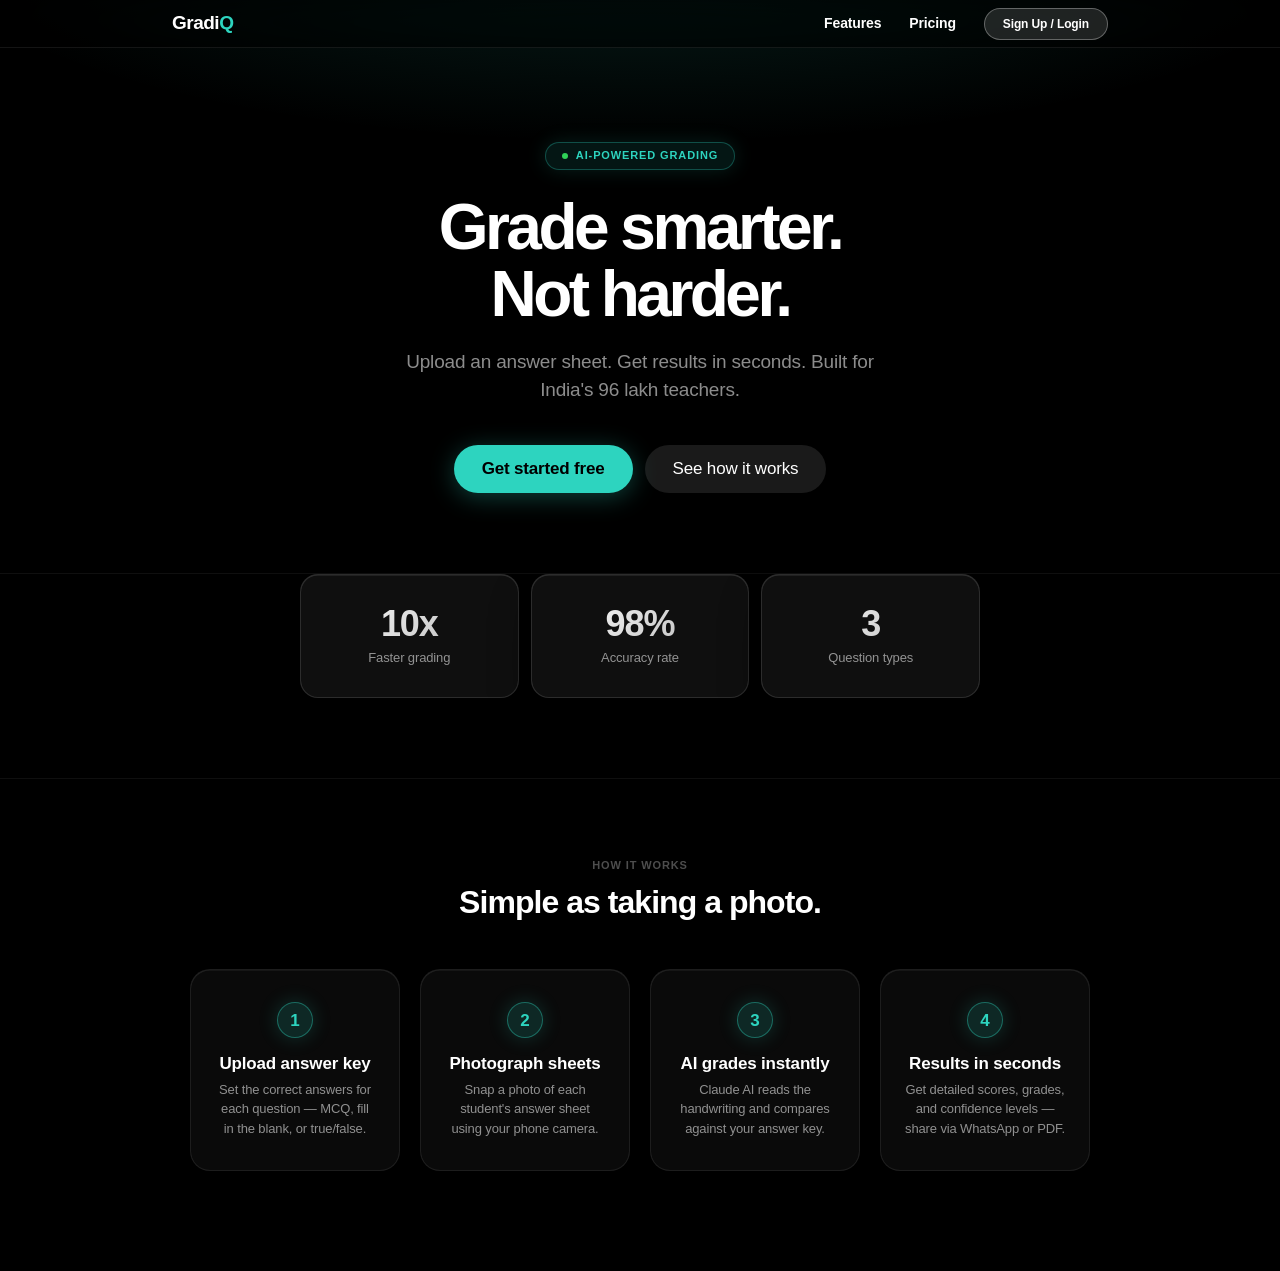
==== commit b7aa32a0: "Apple grading screen, loading animation, confetti, score count-up" ====
--- a/static/index.html
+++ b/static/index.html
@@ -127,9 +127,16 @@
         <main class="container">
             <!-- Test List View -->
             <section id="test-list-view">
-                <div class="section-header">
-                    <h2>Your Tests</h2>
-                    <button id="new-test-btn" class="btn primary">+ New Test</button>
+                <div class="dash-greeting">
+                    <h2 class="greeting-text" id="greeting-text"></h2>
+                    <div class="time-saved-card" id="time-saved-card">
+                        <span class="time-saved-icon">&#9201;</span>
+                        <span class="time-saved-text" id="time-saved-text"></span>
+                    </div>
+                </div>
+                <div class="dash-toolbar">
+                    <span class="dash-section-label">YOUR TESTS</span>
+                    <button id="new-test-btn" class="btn-new-test"><span class="btn-new-test-icon">+</span> New Test</button>
                 </div>
                 <div id="tests-grid" class="tests-grid">
                     <p class="empty-state">No tests yet. Create your first test to get started!</p>
@@ -230,7 +237,7 @@
                         </div>
                     </div>
                     <button type="submit" id="grade-submit-btn" class="btn primary full">
-                        Upload &amp; Grade
+                        Analyze with AI
                     </button>
                 </form>
 
--- a/static/style.css
+++ b/static/style.css
@@ -30,8 +30,6 @@
 body {
     font-family: var(--font);
     background: var(--bg);
-    background-image: linear-gradient(rgba(255,255,255,0.03) 1px, transparent 1px), linear-gradient(90deg, rgba(255,255,255,0.03) 1px, transparent 1px);
-    background-size: 60px 60px;
     color: var(--text-primary);
     min-height: 100vh;
     line-height: 1.6;
@@ -55,6 +53,8 @@
 /* ── Screens ──────────────────────────────────────────────────── */
 .screen { display: none; }
 .screen.active { display: block; }
+#dashboard-screen.active { animation: dashIn 0.4s ease-out; }
+@keyframes dashIn { from { opacity: 0; transform: translateY(10px); } to { opacity: 1; transform: translateY(0); } }
 
 /* ── Landing Nav ──────────────────────────────────────────────── */
 .landing-nav {
@@ -316,7 +316,15 @@
 }
 .nav-logo { font-size: 19px; font-weight: 700; letter-spacing: -0.5px; }
 .nav-right { display: flex; align-items: center; gap: 16px; }
-#teacher-name { color: var(--text-secondary); font-size: 14px; letter-spacing: -0.01em; }
+#teacher-name { font-size: 14px; letter-spacing: -0.01em; }
+.teacher-name-main { font-weight: 700; color: var(--text-primary); }
+.teacher-name-inst { font-weight: 400; font-size: 12px; color: var(--text-secondary); margin-left: 2px; }
+#logout-btn {
+    background: rgba(255,255,255,0.08) !important; border: 0.5px solid rgba(255,255,255,0.15) !important;
+    color: var(--text-primary) !important; border-radius: var(--radius-pill) !important;
+    padding: 6px 16px !important; font-size: 13px !important; font-weight: 700 !important;
+}
+#logout-btn:hover { background: rgba(255,255,255,0.15) !important; }
 
 /* ── Container & Cards ────────────────────────────────────────── */
 .container { max-width: 960px; margin: 0 auto; padding: 32px 24px; }
@@ -331,35 +339,136 @@
     display: flex; justify-content: space-between; align-items: center; margin-bottom: 24px;
 }
 
+/* ── Dashboard Greeting ───────────────────────────────────────── */
+.dash-greeting { margin-bottom: 24px; }
+.greeting-text { font-size: 28px; font-weight: 700; letter-spacing: -0.03em; line-height: 1.15; color: var(--text-primary); }
+.time-saved-card {
+    display: inline-flex; align-items: center; gap: 10px; margin-top: 14px;
+    background: rgba(45,212,191,0.08); border: 0.5px solid var(--card-border);
+    border-left: 2px solid var(--teal); border-radius: var(--radius-sm);
+    padding: 12px 20px; font-size: 15px; font-weight: 700; color: var(--text-primary); letter-spacing: -0.01em;
+}
+.time-saved-icon { font-size: 18px; }
+.dash-toolbar {
+    display: flex; justify-content: space-between; align-items: center; margin-bottom: 20px;
+}
+.dash-section-label {
+    font-size: 11px; font-weight: 700; text-transform: uppercase;
+    letter-spacing: 0.08em; color: var(--text-tertiary); line-height: 1.2;
+}
+.btn-new-test {
+    display: inline-flex; align-items: center; justify-content: center; gap: 8px;
+    background: var(--teal); color: #000; border: none; border-radius: var(--radius-pill);
+    padding: 10px 22px; font-family: var(--font); font-size: 15px; font-weight: 700;
+    letter-spacing: -0.01em; cursor: pointer;
+    transition: filter 0.2s, transform 0.2s;
+    animation: btnPulse 0.6s ease 1s 1;
+}
+.btn-new-test:hover { filter: brightness(1.08); transform: scale(1.01); }
+.btn-new-test:active { transform: scale(0.97); }
+.btn-new-test-icon {
+    display: flex; align-items: center; justify-content: center;
+    width: 20px; height: 20px; border-radius: 50%;
+    background: rgba(0,0,0,0.15); font-size: 14px; font-weight: 700; line-height: 1;
+}
+@keyframes btnPulse {
+    0% { box-shadow: 0 0 0 0 rgba(45,212,191,0.4); }
+    70% { box-shadow: 0 0 0 10px rgba(45,212,191,0); }
+    100% { box-shadow: 0 0 0 0 rgba(45,212,191,0); }
+}
+
 /* ── Tests Grid ───────────────────────────────────────────────── */
 .tests-grid {
-    display: grid; grid-template-columns: repeat(auto-fill, minmax(280px, 1fr)); gap: 12px;
-}
+    display: grid; grid-template-columns: repeat(auto-fill, minmax(280px, 1fr)); gap: 14px;
+}
+@keyframes cardIn { from { opacity: 0; transform: translateY(16px); } to { opacity: 1; transform: translateY(0); } }
 .test-card {
-    background: var(--card-bg); border: 0.5px solid var(--card-border);
-    border-radius: var(--radius); padding: 20px; cursor: pointer;
-    transition: all 0.25s ease;
-}
-.test-card:hover { border-color: rgba(255,255,255,0.15); transform: translateY(-2px); }
-.test-card h3 { font-size: 17px; font-weight: 700; letter-spacing: -0.02em; margin-bottom: 6px; }
+    background: rgba(255,255,255,0.04); border: 0.5px solid rgba(255,255,255,0.08);
+    border-radius: 20px; padding: 20px; cursor: pointer;
+    transition: all 0.3s ease;
+    animation: cardIn 0.4s ease-out both;
+}
+.test-card:hover {
+    border-color: rgba(255,255,255,0.15); transform: translateY(-4px);
+    box-shadow: 0 20px 40px rgba(0,0,0,0.4);
+}
+.tc-top { display: flex; justify-content: space-between; align-items: center; margin-bottom: 8px; }
+.tc-date { font-size: 11px; color: rgba(255,255,255,0.6); letter-spacing: -0.01em; }
+.test-card h3 { font-size: 17px; font-weight: 700; letter-spacing: -0.02em; margin-bottom: 4px; }
 .test-card .subject-badge {
     display: inline-block; background: var(--teal-subtle); color: var(--teal);
     padding: 3px 10px; border-radius: var(--radius-pill);
-    font-size: 11px; font-weight: 700; letter-spacing: 0.02em; margin-bottom: 10px;
+    font-size: 11px; font-weight: 700; letter-spacing: 0.02em;
 }
 .test-card .card-stats {
-    display: flex; gap: 16px; font-size: 13px; color: var(--text-secondary); letter-spacing: -0.01em;
-}
+    display: flex; gap: 16px; font-size: 13px; color: rgba(255,255,255,0.8); letter-spacing: -0.01em;
+}
+.tc-progress { margin-top: 14px; }
+.tc-progress-header { display: flex; justify-content: space-between; align-items: center; margin-bottom: 6px; }
+.tc-progress-label { font-size: 11px; color: rgba(255,255,255,0.8); letter-spacing: -0.01em; }
+.tc-progress-pct { font-size: 13px; font-weight: 700; color: var(--text-primary); letter-spacing: -0.01em; }
+.tc-bar-bg { width: 100%; height: 3px; background: rgba(255,255,255,0.06); border-radius: 2px; overflow: hidden; }
+.tc-bar-fill {
+    height: 100%; border-radius: 2px;
+    background: linear-gradient(90deg, var(--teal), rgba(45,212,191,0.6));
+    transition: width 0.6s ease;
+}
+.tc-bottom {
+    display: flex; justify-content: space-between; align-items: center;
+    margin-top: 14px; padding-top: 12px; border-top: 0.5px solid var(--card-border);
+}
+.tc-avatars { display: flex; align-items: center; gap: 0; }
+.avatar-circle {
+    display: inline-flex; align-items: center; justify-content: center;
+    width: 26px; height: 26px; border-radius: 50%;
+    background: var(--teal-subtle); border: 1.5px solid var(--bg);
+    color: var(--teal); font-size: 9px; font-weight: 700; letter-spacing: 0.02em;
+    margin-right: -6px;
+}
+.avatar-extra {
+    display: inline-flex; align-items: center; justify-content: center;
+    width: 26px; height: 26px; border-radius: 50%;
+    background: rgba(255,255,255,0.06); border: 1.5px solid var(--bg);
+    color: var(--text-tertiary); font-size: 9px; font-weight: 700;
+    margin-left: 2px;
+}
+.tc-grade-btn {
+    font-size: 13px; font-weight: 700; color: var(--teal); letter-spacing: -0.01em;
+    transition: opacity 0.2s;
+}
+.test-card:hover .tc-grade-btn { opacity: 0.7; }
 .key-status {
-    font-size: 13px; margin-top: 10px; padding-top: 10px;
+    font-size: 13px; margin-top: 14px; padding-top: 12px;
     border-top: 0.5px solid var(--card-border);
 }
 .key-status.complete { color: var(--teal); }
-.key-status.pending { color: var(--text-tertiary); }
+.key-status.pending { color: rgba(255,255,255,0.5); }
+
+/* ── Empty State ──────────────────────────────────────────────── */
 .empty-state {
     grid-column: 1 / -1; text-align: center; color: var(--text-tertiary);
     padding: 60px 16px; font-size: 17px; letter-spacing: -0.01em;
 }
+.empty-state-card {
+    grid-column: 1 / -1; text-align: center; padding: 60px 24px;
+    background: var(--card-bg); border: 0.5px solid var(--card-border);
+    border-radius: 20px;
+}
+.empty-state-shapes { margin: 0 auto 28px; width: 80px; }
+.empty-circle {
+    width: 48px; height: 48px; border-radius: 50%; margin: 0 auto 12px;
+    border: 2px solid rgba(255,255,255,0.08);
+    background: rgba(45,212,191,0.06);
+}
+.empty-lines { display: flex; flex-direction: column; gap: 6px; align-items: center; }
+.empty-lines span {
+    display: block; height: 3px; border-radius: 2px; background: rgba(255,255,255,0.06);
+}
+.empty-lines span:nth-child(1) { width: 60px; }
+.empty-lines span:nth-child(2) { width: 44px; }
+.empty-lines span:nth-child(3) { width: 32px; }
+.empty-title { font-size: 17px; font-weight: 700; color: var(--text-primary); letter-spacing: -0.02em; margin-bottom: 6px; }
+.empty-sub { font-size: 13px; color: var(--text-tertiary); margin-bottom: 24px; letter-spacing: -0.01em; }
 
 /* ── Form Card ────────────────────────────────────────────────── */
 .form-card { margin-top: 16px; }
@@ -439,24 +548,45 @@
 .ak-pill-tf .q { color: rgba(167,139,250,0.6); }
 .no-key-msg { color: var(--text-tertiary); font-size: 14px; padding: 24px 0; }
 
+/* ── Grading View ─────────────────────────────────────────────── */
+#grade-view .back-btn { color: var(--teal); font-weight: 700; }
+#grade-view h2 { letter-spacing: -0.03em; }
+#grade-view .meta { color: rgba(255,255,255,0.6); }
+
 /* ── Upload Area ──────────────────────────────────────────────── */
 .upload-area {
-    position: relative; border: 1.5px dashed rgba(255,255,255,0.12);
-    border-radius: var(--radius); padding: 32px; text-align: center;
-    cursor: pointer; transition: border-color 0.2s;
-}
-.upload-area:hover, .upload-area.dragover { border-color: var(--teal); }
+    position: relative; border: 1.5px dashed rgba(45,212,191,0.3);
+    border-radius: var(--radius); padding: 40px; text-align: center;
+    cursor: pointer; transition: border-color 0.2s, background 0.2s;
+    background: rgba(45,212,191,0.02);
+}
+.upload-area:hover, .upload-area.dragover { border-color: var(--teal); background: rgba(45,212,191,0.04); }
 .upload-area input[type="file"] { position: absolute; inset: 0; opacity: 0; cursor: pointer; }
 .upload-placeholder {
-    display: flex; flex-direction: column; align-items: center; gap: 6px;
-    color: var(--text-tertiary); font-size: 14px; letter-spacing: -0.01em;
-}
-.upload-icon { font-size: 32px; }
+    display: flex; flex-direction: column; align-items: center; gap: 8px;
+    color: var(--text-secondary); font-size: 14px; letter-spacing: -0.01em;
+}
+.upload-icon { font-size: 36px; }
 .upload-hint { font-size: 11px; color: var(--text-tertiary); }
 .upload-preview { max-width: 100%; max-height: 240px; border-radius: var(--radius-sm); object-fit: contain; }
 
+/* ── Loading State ────────────────────────────────────────────── */
+.grade-loading-overlay {
+    display: flex; flex-direction: column; align-items: center; justify-content: center;
+    padding: 60px 20px; text-align: center;
+}
+.grade-loading-logo {
+    font-size: 28px; font-weight: 700; letter-spacing: -0.03em; color: var(--text-primary);
+    animation: loadingPulse 1.5s ease-in-out infinite;
+}
+.grade-loading-msg {
+    font-size: 15px; color: var(--text-secondary); margin-top: 16px; letter-spacing: -0.01em;
+    min-height: 1.4em;
+}
+@keyframes loadingPulse { 0%, 100% { opacity: 1; } 50% { opacity: 0.4; } }
+
 /* ── Grading Result Card ──────────────────────────────────────── */
-.grade-result-card { margin-top: 20px; }
+.grade-result-card { margin-top: 20px; animation: fadeUp 0.4s ease-out; }
 .result-summary {
     display: grid; grid-template-columns: repeat(auto-fit, minmax(140px, 1fr));
     gap: 10px; margin: 16px 0 24px;
@@ -471,6 +601,17 @@
 }
 .stat-value { display: block; font-size: 22px; font-weight: 700; color: var(--text-primary); letter-spacing: -0.02em; }
 .grade-badge { color: var(--teal) !important; }
+@keyframes gradeSpring {
+    0% { transform: scale(0); opacity: 0; }
+    50% { transform: scale(1.3); }
+    70% { transform: scale(0.9); }
+    100% { transform: scale(1); opacity: 1; }
+}
+.grade-spring { animation: gradeSpring 0.5s cubic-bezier(0.34, 1.56, 0.64, 1) forwards; }
+#confetti-canvas {
+    position: fixed; top: 0; left: 0; width: 100%; height: 100%;
+    pointer-events: none; z-index: 999;
+}
 
 /* ── Comparison Grid ──────────────────────────────────────────── */
 .comparison-grid {
@@ -697,6 +838,10 @@
     .container { padding: 20px 16px; }
     .section-header { flex-direction: column; gap: 12px; align-items: flex-start; }
     .section-header .btn { width: 100%; }
+    .dash-toolbar { flex-direction: column; gap: 12px; align-items: stretch; }
+    .btn-new-test { width: 100%; }
+    .time-saved-card { display: flex; }
+    .greeting-text { font-size: 22px; }
     .tests-grid { grid-template-columns: 1fr; }
     .form-grid { grid-template-columns: 1fr; }
     .form-card { padding: 16px; }
